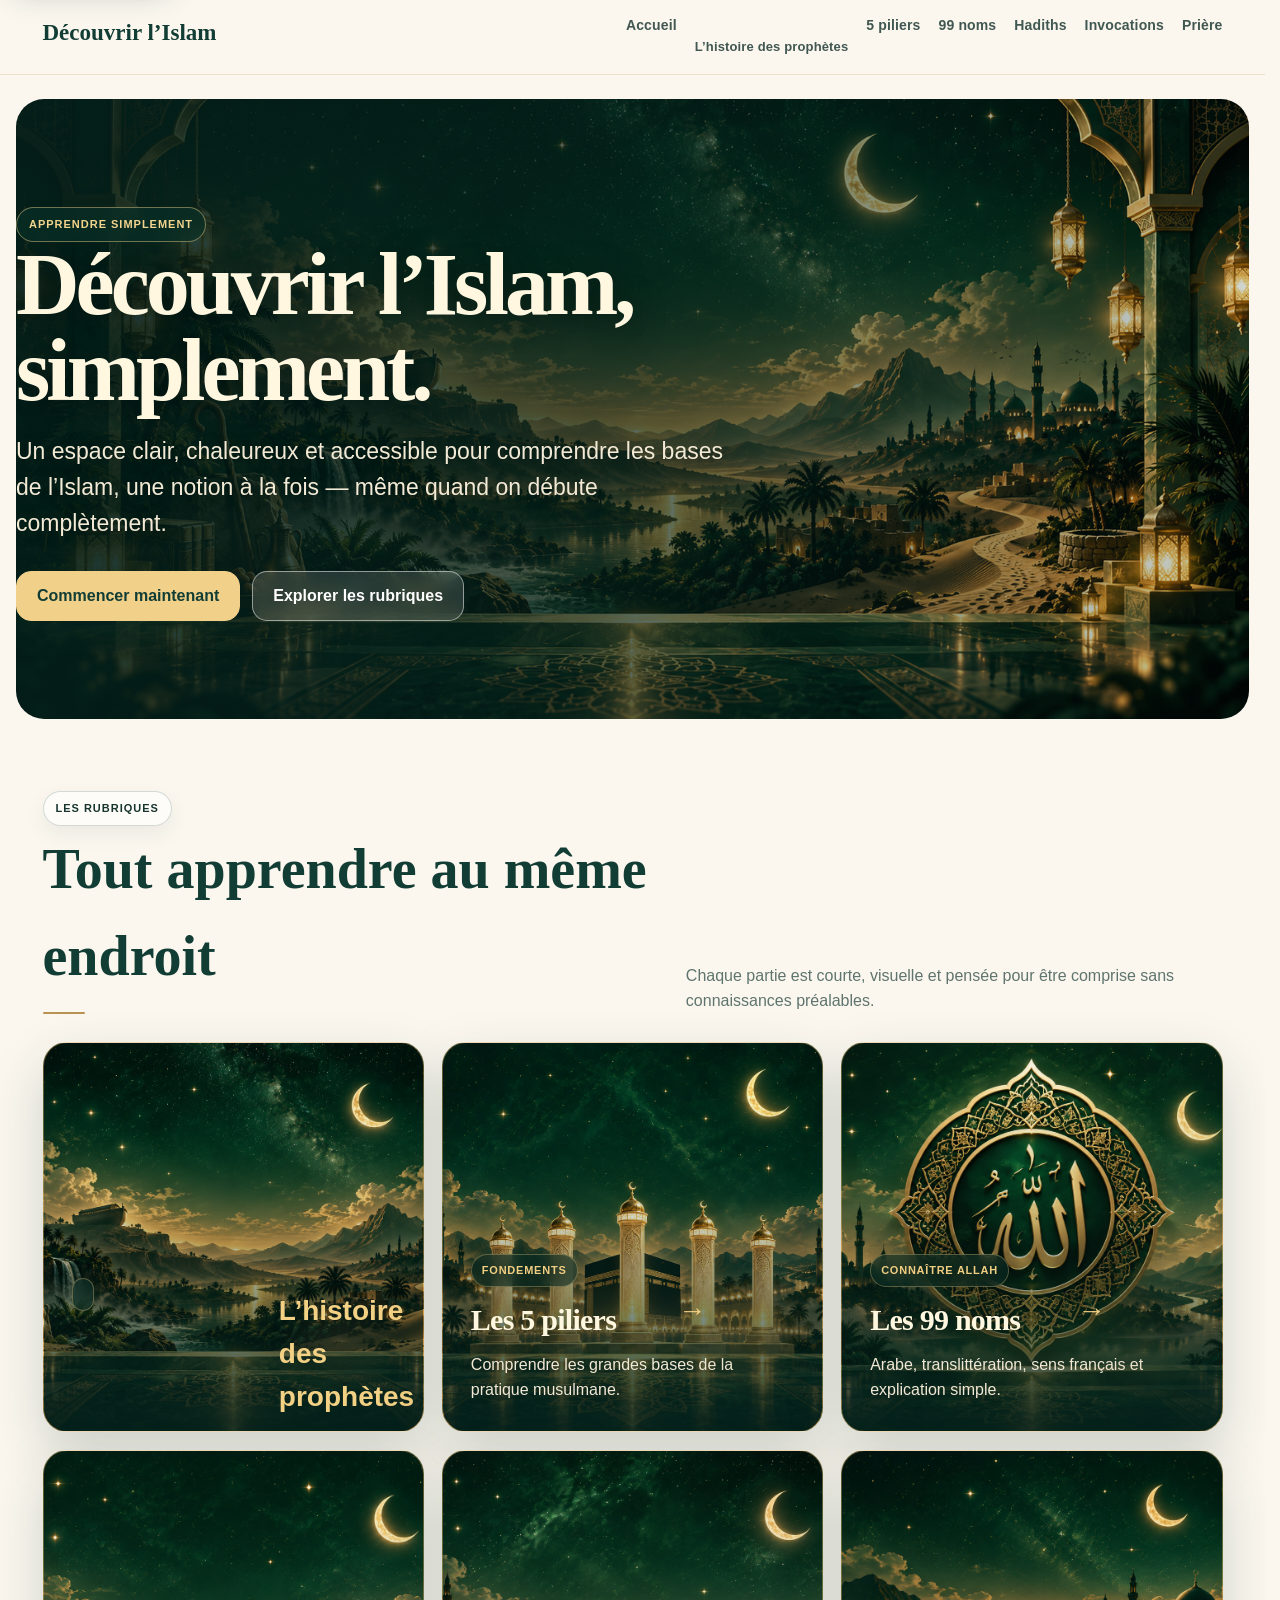
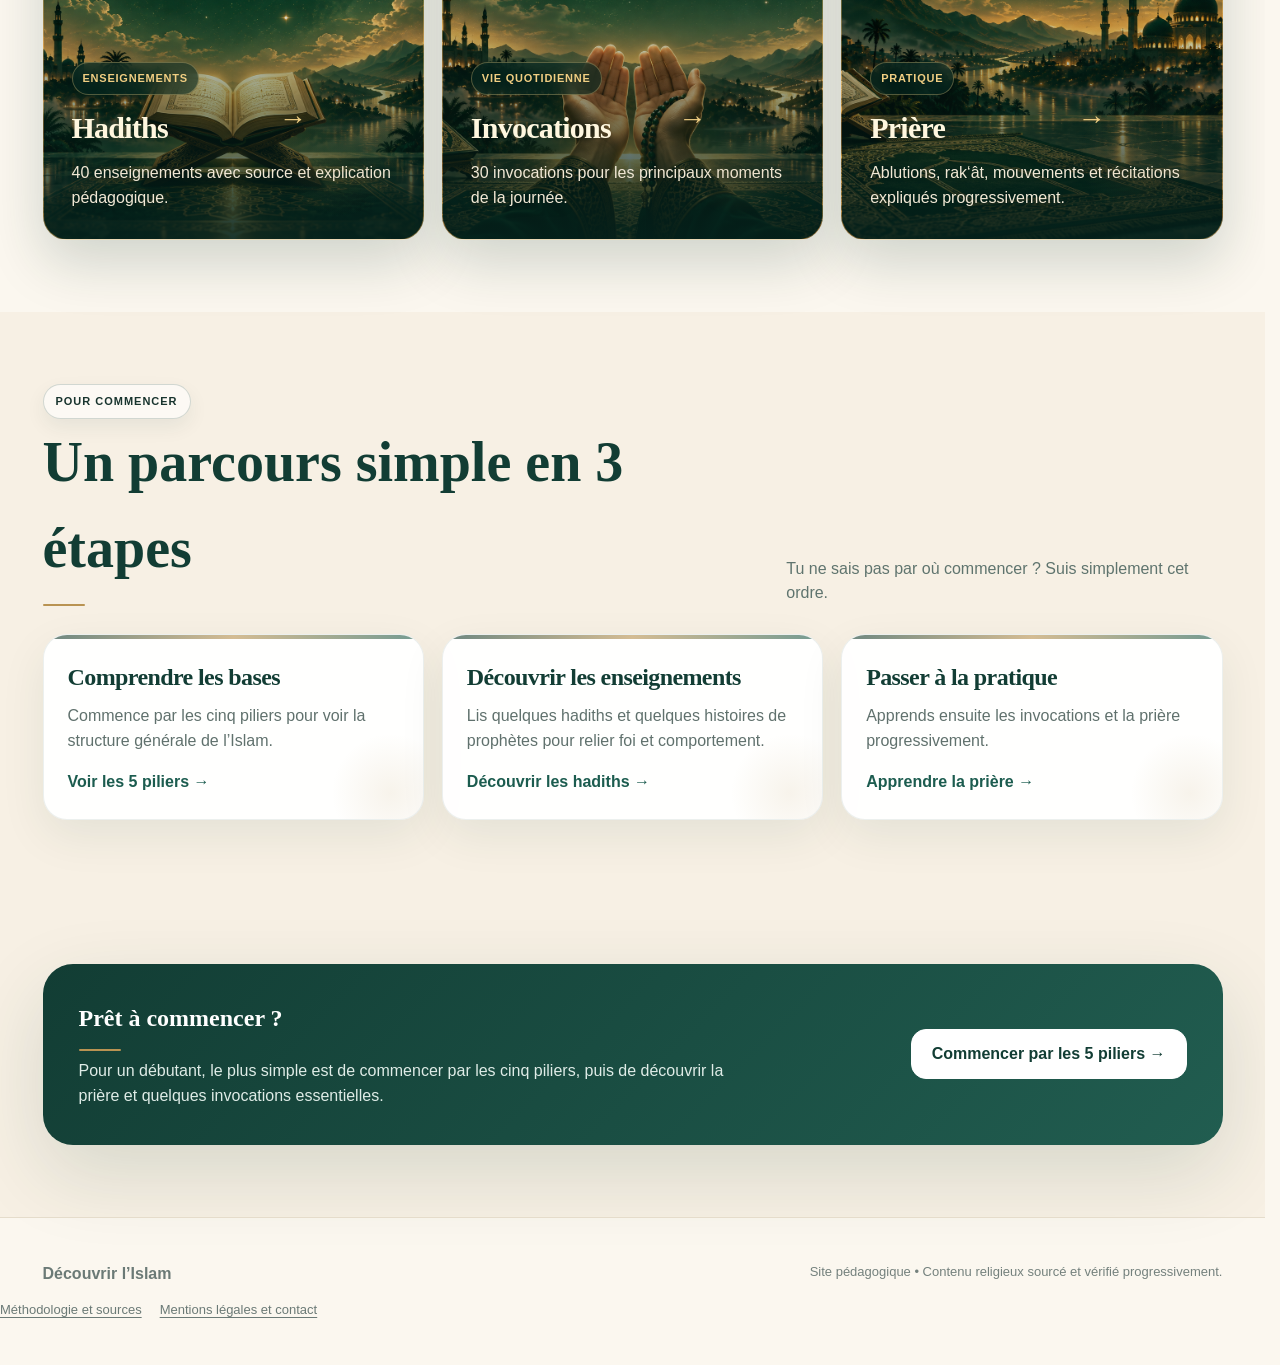
==== index.html @ 074b7921 "Optimiser le chargement critique de l’accueil" ====
<!doctype html>
<html lang="fr">
<head>
<meta charset="utf-8">
<meta name="viewport" content="width=device-width,initial-scale=1">
<meta name="theme-color" content="#123d34">
<title>Découvrir l’Islam — Apprendre simplement</title>
<!-- SEO:site -->
<meta name="description" content="Un site pédagogique, clair et chaleureux pour découvrir les bases de l’Islam : prophètes, cinq piliers, 99 noms, hadiths, invocations et prière.">
<link rel="canonical" href="https://luluao9295-sys.github.io/D-couvrir-l-Islam-/">
<link rel="icon" href="favicon.ico" sizes="any">
<link rel="icon" href="favicon.svg" type="image/svg+xml">
<link rel="manifest" href="site.webmanifest">
<meta property="og:type" content="website">
<meta property="og:locale" content="fr_FR">
<meta property="og:site_name" content="Découvrir l’Islam">
<meta property="og:title" content="Découvrir l’Islam — Apprendre simplement">
<meta property="og:description" content="Un site pédagogique, clair et chaleureux pour découvrir les bases de l’Islam : prophètes, cinq piliers, 99 noms, hadiths, invocations et prière.">
<meta property="og:url" content="https://luluao9295-sys.github.io/D-couvrir-l-Islam-/">
<meta property="og:image" content="https://luluao9295-sys.github.io/D-couvrir-l-Islam-/og-share.svg"><meta property="og:image:width" content="1200"><meta property="og:image:height" content="630">
<meta name="twitter:card" content="summary_large_image">
<meta name="twitter:title" content="Découvrir l’Islam — Apprendre simplement">
<meta name="twitter:description" content="Un site pédagogique, clair et chaleureux pour découvrir les bases de l’Islam : prophètes, cinq piliers, 99 noms, hadiths, invocations et prière.">
<meta name="twitter:image" content="https://luluao9295-sys.github.io/D-couvrir-l-Islam-/og-share.svg"><link rel="stylesheet" href="premium-generated.css?v=6"><link rel="stylesheet" href="visuals.css?v=14">
<style>
:root{--cream:#fbf7ef;--cream2:#f2eadb;--green:#123d34;--green2:#1c5c4f;--gold:#b99352;--ink:#18342e;--white:#fff;--line:#e5dccb;--shadow:0 18px 50px rgba(18,61,52,.10);--shadow-lg:0 28px 80px rgba(18,61,52,.14)}
*{box-sizing:border-box}html{scroll-behavior:smooth}body{margin:0;font-family:Inter,ui-sans-serif,-apple-system,BlinkMacSystemFont,"Segoe UI",sans-serif;background:var(--cream);color:var(--ink);line-height:1.55}a{color:inherit}.container{width:min(1180px,calc(100% - 32px));margin:auto}.site-header{position:sticky;top:0;z-index:50;background:rgba(251,247,239,.92);backdrop-filter:blur(18px);border-bottom:1px solid rgba(185,147,82,.22)}.nav-row{min-height:74px;display:flex;align-items:center;justify-content:space-between;gap:24px}.brand{font-family:Georgia,serif;font-weight:700;font-size:23px;text-decoration:none;color:var(--green)}.nav{display:flex;gap:18px;align-items:center;font-size:14px;font-weight:700}.nav a{text-decoration:none;opacity:.82}.nav a:hover{opacity:1;color:var(--green2)}.menu-btn{display:none;border:1px solid var(--line);background:white;border-radius:14px;padding:10px 12px;font-size:18px;color:var(--green)}
.hero{padding:78px 0 64px;background:radial-gradient(circle at 86% 14%,rgba(185,147,82,.28),transparent 24%),radial-gradient(circle at 68% 80%,rgba(28,92,79,.10),transparent 28%),linear-gradient(135deg,#f7ead8 0%,#dce9e2 100%)}.hero-grid{display:grid;grid-template-columns:minmax(0,1.25fr) minmax(300px,.75fr);gap:42px;align-items:center}.eyebrow{display:inline-flex;padding:8px 12px;border:1px solid rgba(18,61,52,.18);border-radius:999px;font-size:13px;font-weight:800;letter-spacing:.04em;text-transform:uppercase;background:rgba(255,255,255,.58)}h1,h2,h3{font-family:Georgia,serif;color:var(--green)}h1{font-size:clamp(50px,7.6vw,88px);line-height:.98;letter-spacing:-.045em;margin:18px 0 20px;max-width:900px}.hero p{font-size:clamp(18px,2vw,23px);max-width:720px;margin:0;color:#31574f}.hero-actions{display:flex;gap:12px;flex-wrap:wrap;margin-top:30px}.btn{display:inline-flex;align-items:center;justify-content:center;min-height:50px;padding:0 20px;border-radius:15px;font-weight:800;text-decoration:none;border:1px solid var(--green);transition:.2s ease}.btn:hover{transform:translateY(-2px)}.btn.primary{background:var(--green);color:white;box-shadow:0 12px 30px rgba(18,61,52,.18)}.btn.secondary{background:rgba(255,255,255,.66)}.hero-card{background:rgba(255,255,255,.78);border:1px solid rgba(18,61,52,.10);border-radius:30px;padding:28px;box-shadow:var(--shadow-lg);backdrop-filter:blur(10px)}.hero-card .mosque{font-size:74px;line-height:1;margin-bottom:18px}.hero-card h2{font-size:30px;margin:0 0 10px}.hero-card p{font-size:16px}.quick-list{display:grid;gap:10px;margin-top:20px}.quick-item{display:flex;gap:10px;align-items:center;background:#fff;border:1px solid var(--line);padding:11px 13px;border-radius:14px;font-size:14px;font-weight:800;color:var(--green)}
.stats{margin-top:-24px;position:relative;z-index:2}.stats-row{display:grid;grid-template-columns:repeat(4,1fr);gap:12px}.stat{background:#fff;border:1px solid rgba(18,61,52,.09);border-radius:18px;padding:18px;text-align:center;box-shadow:var(--shadow)}.stat strong{display:block;font:700 28px Georgia,serif;color:var(--green)}.stat span{font-size:13px;color:#6b7a76;font-weight:700}
.section{padding:72px 0}.section.alt{background:#f7f0e4}.section-head{display:flex;justify-content:space-between;align-items:end;gap:20px;margin-bottom:28px}.section-head h2{font-size:clamp(34px,5vw,56px);margin:0}.section-head p{max-width:620px;margin:0;color:#5f746e}.grid{display:grid;grid-template-columns:repeat(3,1fr);gap:18px}.card{background:#fff;border:1px solid rgba(18,61,52,.08);border-radius:24px;padding:24px;box-shadow:var(--shadow)}.card h3{margin:0 0 10px;font-size:24px}.card p{margin:0;color:#60716d}.topic-card{text-decoration:none;transition:.2s ease;position:relative;overflow:hidden}.topic-card:after{content:'→';position:absolute;right:22px;bottom:18px;font-size:22px;color:var(--gold);font-weight:900;transition:.2s ease}.topic-card:hover{transform:translateY(-4px);border-color:rgba(185,147,82,.5);box-shadow:0 24px 60px rgba(18,61,52,.13)}.topic-card:hover:after{transform:translateX(4px)}.topic-icon{width:52px;height:52px;border-radius:16px;display:grid;place-items:center;background:linear-gradient(135deg,#f3eadb,#e3eee8);margin-bottom:18px;font-size:25px}.topic-label{display:inline-flex;margin-bottom:10px;font-size:11px;font-weight:900;text-transform:uppercase;letter-spacing:.07em;color:var(--gold)}
.path{display:grid;grid-template-columns:repeat(3,1fr);gap:18px}.path-card{background:#fff;border:1px solid rgba(18,61,52,.09);border-radius:24px;padding:24px}.path-card .step{width:40px;height:40px;border-radius:50%;display:grid;place-items:center;background:var(--green);color:#fff;font-weight:900;margin-bottom:16px}.path-card h3{margin:0 0 8px;font-size:24px}.path-card p{margin:0 0 16px;color:#60716d}.path-card a{font-weight:900;color:var(--green2);text-decoration:none}
.names-tools{display:flex;gap:12px;flex-wrap:wrap;align-items:center;margin-bottom:22px}.search{flex:1;min-width:240px;border:1px solid var(--line);background:white;border-radius:16px;padding:14px 16px;font-size:16px;color:var(--ink);outline:none}.search:focus{border-color:var(--gold);box-shadow:0 0 0 4px rgba(185,147,82,.12)}.counter{font-weight:800;color:var(--green)}.names-grid{display:grid;grid-template-columns:repeat(3,1fr);gap:14px}.name-card{background:white;border:1px solid rgba(18,61,52,.09);border-radius:20px;padding:20px;min-height:190px;position:relative}.num{position:absolute;top:16px;right:16px;width:34px;height:34px;display:grid;place-items:center;border-radius:50%;background:#f2eadb;color:var(--green);font-weight:800;font-size:13px}.arabic{font-size:30px;line-height:1.4;text-align:right;padding-right:44px;color:var(--green);font-family:"Geeza Pro","Noto Naskh Arabic",serif}.translit{font-weight:900;margin-top:16px;color:var(--green)}.meaning{font-weight:700;margin-top:4px}.explain{font-size:14px;color:#6d7975;margin-top:10px}.note{margin-top:22px;border-left:4px solid var(--gold);background:#fff9ee;border-radius:12px;padding:16px 18px;color:#5f6b67}.final-cta{background:linear-gradient(135deg,var(--green),#215d50);color:#fff;border-radius:30px;padding:36px;display:flex;justify-content:space-between;gap:24px;align-items:center;box-shadow:var(--shadow-lg)}.final-cta h2{color:#fff;margin:0 0 8px}.final-cta p{margin:0;color:#dfece7;max-width:680px}.final-cta .btn{border-color:#fff;background:#fff;color:var(--green);white-space:nowrap}.mini{font-size:13px;color:#74817d}footer{padding:44px 0;border-top:1px solid var(--line);color:#6b7a76}.footer-row{display:flex;justify-content:space-between;gap:20px;flex-wrap:wrap}
@media(max-width:980px){.nav{display:none;position:absolute;top:74px;left:16px;right:16px;background:white;padding:18px;border-radius:18px;box-shadow:var(--shadow);flex-direction:column;align-items:flex-start}.nav.open{display:flex}.menu-btn{display:block}.hero-grid{grid-template-columns:1fr}.hero-card{max-width:650px}.grid,.names-grid,.path{grid-template-columns:repeat(2,1fr)}.stats-row{grid-template-columns:repeat(2,1fr)}}
@media(max-width:640px){.container{width:min(100% - 22px,1180px)}.hero{padding:58px 0 50px}.section{padding:54px 0}.section-head{display:block}.section-head p{margin-top:10px}.grid,.names-grid,.path,.stats-row{grid-template-columns:1fr}.name-card{min-height:auto}.hero-actions{display:grid}.btn{width:100%}.hero-card{padding:22px;border-radius:24px}.final-cta{display:block;padding:26px}.final-cta .btn{margin-top:20px}.stats{margin-top:-10px}}
</style>
<link rel="stylesheet" href="polish.css?v=14">
<link rel="stylesheet" href="uniform-ui.css?v=4">
<script type="application/ld+json">{"@context":"https://schema.org","@graph":[{"@type":"WebSite","@id":"https://luluao9295-sys.github.io/D-couvrir-l-Islam-/#website","name":"Découvrir l’Islam","url":"https://luluao9295-sys.github.io/D-couvrir-l-Islam-/","inLanguage":"fr"},{"@type":"WebPage","@id":"https://luluao9295-sys.github.io/D-couvrir-l-Islam-/#webpage","name":"Découvrir l’Islam — Apprendre simplement","description":"Un site pédagogique, clair et chaleureux pour découvrir les bases de l’Islam : prophètes, cinq piliers, 99 noms, hadiths, invocations et prière.","url":"https://luluao9295-sys.github.io/D-couvrir-l-Islam-/","inLanguage":"fr","isPartOf":{"@id":"https://luluao9295-sys.github.io/D-couvrir-l-Islam-/#website"}}]}</script>
<meta name="referrer" content="strict-origin-when-cross-origin"><link rel="preload" as="image" href="visual-mosque.svg" fetchpriority="high"></head>
<body data-page="home"><a class="skip-link" href="#contenu">Aller au contenu</a>
<header class="site-header"><div class="container nav-row"><a class="brand active" href="index.html" aria-current="page">Découvrir l’Islam</a><button class="menu-btn" id="menuBtn" aria-label="Ouvrir le menu" aria-expanded="false"><span class="burger-lines" aria-hidden="true"></span></button><nav class="nav" id="mainNav"><a href="index.html">Accueil</a><a href="prophetes.html">Prophètes</a><a href="piliers.html">5 piliers</a><a href="noms.html">99 noms</a><a href="hadiths.html">Hadiths</a><a href="invocations.html">Invocations</a><a href="priere.html">Prière</a></nav></div>
</header>
<section class="hero" id="accueil"><div class="container hero-grid"><div><span class="eyebrow"> Apprendre simplement</span><h1>Découvrir l’Islam, simplement.</h1><p>Un espace clair, chaleureux et accessible pour comprendre les bases de l’Islam, une notion à la fois — même quand on débute complètement.</p><div class="hero-actions"><a class="btn primary" href="#parcours"> Commencer maintenant</a><a class="btn secondary" href="#rubriques"> Explorer les rubriques</a></div></div><aside class="hero-card"><div class="mosque"></div><h2>Une étape à la fois</h2><p>Lis une fiche courte, retiens l’essentiel, puis avance à ton rythme.</p><div class="quick-list"><div class="quick-item"> Explications simples</div><div class="quick-item"> Sources indiquées</div><div class="quick-item"> Pensé pour téléphone et ordinateur</div></div></aside></div></section>
<div class="stats"><div class="container stats-row"><div class="stat"><strong>7</strong><span>grandes rubriques</span></div><div class="stat"><strong>99</strong><span>noms présentés</span></div><div class="stat"><strong>40</strong><span>hadiths pédagogiques</span></div><div class="stat"><strong>30</strong><span>invocations essentielles</span></div></div></div>
<main id="contenu">
<section class="section" id="rubriques"><div class="container"><div class="section-head"><div><span class="eyebrow"> Les rubriques</span><h2>Tout apprendre au même endroit</h2></div><p>Chaque partie est courte, visuelle et pensée pour être comprise sans connaissances préalables.</p></div><div class="grid">
<a class="card topic-card" href="prophetes.html"><div class="topic-icon"></div><span class="topic-label">Histoire & leçons</span><h3>Histoires des prophètes</h3><p>25 fiches, les moments essentiels et les références coraniques.</p></a>
<a class="card topic-card" href="piliers.html"><div class="topic-icon"></div><span class="topic-label">Fondements</span><h3>Les 5 piliers</h3><p>Comprendre les grandes bases de la pratique musulmane.</p></a>
<a class="card topic-card" href="noms.html"><div class="topic-icon"></div><span class="topic-label">Connaître Allah</span><h3>Les 99 noms</h3><p>Arabe, translittération, sens français et explication simple.</p></a>
<a class="card topic-card" href="hadiths.html"><div class="topic-icon"></div><span class="topic-label">Enseignements</span><h3>Hadiths</h3><p>40 enseignements avec source et explication pédagogique.</p></a>
<a class="card topic-card" href="invocations.html"><div class="topic-icon"></div><span class="topic-label">Vie quotidienne</span><h3>Invocations</h3><p>30 invocations pour les principaux moments de la journée.</p></a>
<a class="card topic-card" href="priere.html"><div class="topic-icon"></div><span class="topic-label">Pratique</span><h3>Prière</h3><p>Ablutions, rak‘ât, mouvements et récitations expliqués progressivement.</p></a>
</div></div></section>
<section class="section alt" id="parcours"><div class="container"><div class="section-head"><div><span class="eyebrow"> Pour commencer</span><h2>Un parcours simple en 3 étapes</h2></div><p>Tu ne sais pas par où commencer ? Suis simplement cet ordre.</p></div><div class="path"><div class="path-card"><div class="step">1</div><h3>Comprendre les bases</h3><p>Commence par les cinq piliers pour voir la structure générale de l’Islam.</p><a href="piliers.html">Voir les 5 piliers →</a></div><div class="path-card"><div class="step">2</div><h3>Découvrir les enseignements</h3><p>Lis quelques hadiths et quelques histoires de prophètes pour relier foi et comportement.</p><a href="hadiths.html">Découvrir les hadiths →</a></div><div class="path-card"><div class="step">3</div><h3>Passer à la pratique</h3><p>Apprends ensuite les invocations et la prière progressivement.</p><a href="priere.html">Apprendre la prière →</a></div></div></div></section>

<section class="section alt"><div class="container"><div class="final-cta"><div><h2>Prêt à commencer ?</h2><p>Pour un débutant, le plus simple est de commencer par les cinq piliers, puis de découvrir la prière et quelques invocations essentielles.</p></div><a class="btn" href="piliers.html">Commencer par les 5 piliers →</a></div></div></section>
</main>
<footer><div class="container footer-row"><strong>Découvrir l’Islam</strong><span class="mini">Site pédagogique • Contenu religieux sourcé et vérifié progressivement.</span></div><nav class="site-utility-links" aria-label="Informations du site"><a href="methodologie.html">Méthodologie et sources</a><a href="mentions-legales.html">Mentions légales et contact</a></nav></footer>
<script>
const btn=document.getElementById('menuBtn'),nav=document.getElementById('mainNav');
if(btn&&nav){
 const close=()=>{nav.classList.remove('open');btn.setAttribute('aria-expanded','false');};
 btn.addEventListener('click',e=>{e.stopPropagation();const open=!nav.classList.contains('open');nav.classList.toggle('open',open);btn.setAttribute('aria-expanded',String(open));});
 nav.querySelectorAll('a').forEach(a=>a.addEventListener('click',close));
 document.addEventListener('click',e=>{if(!nav.contains(e.target)&&!btn.contains(e.target))close()});
 document.addEventListener('keydown',e=>{if(e.key==='Escape')close()});
}
</script>
</body>
</html>
---- premium-generated.css ----
/* Premium generated category emblems — emerald & gold */
body[data-page="piliers"]{--page-art:url('assets/premium-piliers.webp')!important}
body[data-page="hadiths"]{--page-art:url('assets/premium-hadiths.webp')!important}
body[data-page="invocations"]{--page-art:url('assets/premium-invocations.webp')!important}
body[data-page="priere"]{--page-art:url('assets/premium-priere.webp')!important}

.topic-card[href*="piliers"] .topic-icon{background-image:url('assets/premium-piliers.webp')!important}
.topic-card[href*="noms"] .topic-icon{background-image:url('assets/premium-noms.webp')!important}
.topic-card[href*="hadiths"] .topic-icon{background-image:url('assets/premium-hadiths.webp')!important}
.topic-card[href*="invocations"] .topic-icon{background-image:url('assets/premium-invocations.webp')!important}
.topic-card[href*="priere"] .topic-icon{background-image:url('assets/premium-priere.webp')!important}

body[data-page="piliers"] .hero::after,
body[data-page="hadiths"] .hero::after,
body[data-page="invocations"] .hero::after,
body[data-page="priere"] .hero::after{
  aspect-ratio:1/1!important;
  width:min(34vw,390px)!important;
  background-size:contain!important;
  filter:drop-shadow(0 26px 34px rgba(18,61,52,.22))!important;
}

@media(max-width:900px){
  body[data-page="piliers"] .hero::after,
  body[data-page="hadiths"] .hero::after,
  body[data-page="invocations"] .hero::after,
  body[data-page="priere"] .hero::after{
    width:min(78vw,340px)!important;
    margin:24px auto 0!important;
  }
}

/* Prophètes — nouveau visuel premium symbolique */
body[data-page="prophetes"]{--page-art:url('assets/prophetes-symboles-premium.webp')!important}
body[data-page="prophetes"] .hero::after{
  aspect-ratio:240/339!important;
  width:min(26vw,300px)!important;
  background-size:contain!important;
  filter:drop-shadow(0 24px 36px rgba(18,61,52,.24))!important;
}
.topic-card[href*="prophetes"] .topic-icon{
  background-image:url('assets/prophetes-symboles-premium.webp')!important;
  background-size:cover!important;
  background-position:center top!important;
}

/* Ablutions — visuel premium dans la rubrique correspondante */
body[data-page="priere"] #ablutions .container::before{
  content:"";
  display:block;
  width:100%;
  aspect-ratio:420/280;
  margin:0 0 28px;
  border-radius:26px;
  background-image:url('assets/ablutions-premium.webp');
  background-size:cover;
  background-position:center;
  background-repeat:no-repeat;
  border:1px solid rgba(185,147,82,.35);
  box-shadow:0 24px 60px rgba(18,61,52,.16);
}
@media(max-width:900px){
  body[data-page="prophetes"] .hero::after{width:min(72vw,280px)!important;margin:24px auto 0!important}
  body[data-page="priere"] #ablutions .container::before{border-radius:20px;margin-bottom:20px}
}

/* Final premium banner system — same emerald/gold art direction */
body[data-page="piliers"] .hero,
body[data-page="hadiths"] .hero,
body[data-page="invocations"] .hero,
body[data-page="priere"] .hero,
body[data-page="prophetes"] .hero{
  background-size:cover!important;
  background-repeat:no-repeat!important;
  background-position:center!important;
  min-height:clamp(360px,48vw,560px);
  display:flex;
  align-items:center;
}
body[data-page="piliers"] .hero{background-image:linear-gradient(90deg,rgba(6,35,29,.92) 0%,rgba(6,35,29,.76) 44%,rgba(6,35,29,.22) 100%),url('assets/banner-piliers.webp')!important}
body[data-page="hadiths"] .hero{background-image:linear-gradient(90deg,rgba(6,35,29,.92) 0%,rgba(6,35,29,.76) 44%,rgba(6,35,29,.22) 100%),url('assets/banner-hadiths.webp')!important}
body[data-page="invocations"] .hero{background-image:linear-gradient(90deg,rgba(6,35,29,.92) 0%,rgba(6,35,29,.76) 44%,rgba(6,35,29,.22) 100%),url('assets/banner-invocations.webp')!important}
body[data-page="priere"] .hero{background-image:linear-gradient(90deg,rgba(6,35,29,.92) 0%,rgba(6,35,29,.76) 44%,rgba(6,35,29,.22) 100%),url('assets/banner-priere.webp')!important}
body[data-page="prophetes"] .hero{background-image:linear-gradient(90deg,rgba(6,35,29,.92) 0%,rgba(6,35,29,.76) 44%,rgba(6,35,29,.22) 100%),url('assets/banner-prophetes.webp')!important}
body[data-page="piliers"] .hero::after,
body[data-page="hadiths"] .hero::after,
body[data-page="invocations"] .hero::after,
body[data-page="priere"] .hero::after,
body[data-page="prophetes"] .hero::after{display:none!important}
body[data-page="piliers"] .hero h1,
body[data-page="hadiths"] .hero h1,
body[data-page="invocations"] .hero h1,
body[data-page="priere"] .hero h1,
body[data-page="prophetes"] .hero h1{color:#fff7df!important;text-shadow:0 3px 28px rgba(0,0,0,.35)}
body[data-page="piliers"] .hero p,
body[data-page="hadiths"] .hero p,
body[data-page="invocations"] .hero p,
body[data-page="priere"] .hero p,
body[data-page="prophetes"] .hero p{color:#f5ead0!important;text-shadow:0 2px 18px rgba(0,0,0,.35)}
body[data-page="piliers"] .hero .tag,
body[data-page="hadiths"] .hero .tag,
body[data-page="invocations"] .hero .tag,
body[data-page="priere"] .hero .tag,
body[data-page="prophetes"] .hero .tag,
body[data-page="piliers"] .hero .eyebrow,
body[data-page="hadiths"] .hero .eyebrow,
body[data-page="invocations"] .hero .eyebrow,
body[data-page="priere"] .hero .eyebrow,
body[data-page="prophetes"] .hero .eyebrow{background:rgba(8,45,37,.64)!important;color:#f7d98d!important;border-color:rgba(247,217,141,.42)!important;backdrop-filter:blur(8px)}

/* 99 noms lives on the homepage: add its own full-width visual banner */
body[data-page="home"] #noms{position:relative;overflow:hidden}
body[data-page="home"] #noms::before{
  content:"";
  display:block;
  width:min(1180px,calc(100% - 32px));
  margin:0 auto 34px;
  aspect-ratio:16/6;
  border-radius:28px;
  background-image:url('assets/banner-99noms.webp');
  background-size:cover;
  background-position:center;
  background-repeat:no-repeat;
  border:1px solid rgba(185,147,82,.34);
  box-shadow:0 26px 70px rgba(18,61,52,.18);
}
@media(max-width:900px){
  body[data-page="piliers"] .hero,
  body[data-page="hadiths"] .hero,
  body[data-page="invocations"] .hero,
  body[data-page="priere"] .hero,
  body[data-page="prophetes"] .hero{
    min-height:430px;
    background-position:center!important;
  }
  body[data-page="piliers"] .hero,
  body[data-page="hadiths"] .hero,
  body[data-page="invocations"] .hero,
  body[data-page="priere"] .hero,
  body[data-page="prophetes"] .hero{
    background-blend-mode:normal!important;
  }
  body[data-page="home"] #noms::before{width:min(100% - 22px,1180px);aspect-ratio:16/9;border-radius:20px;margin-bottom:24px}
}
@media(max-width:640px){
  body[data-page="piliers"] .hero,
  body[data-page="hadiths"] .hero,
  body[data-page="invocations"] .hero,
  body[data-page="priere"] .hero,
  body[data-page="prophetes"] .hero{
    min-height:390px;
    background-position:62% center!important;
  }
  body[data-page="piliers"] .hero .container,
  body[data-page="hadiths"] .hero .container,
  body[data-page="invocations"] .hero .container,
  body[data-page="priere"] .hero .container,
  body[data-page="prophetes"] .hero .container{padding-top:18px;padding-bottom:18px}
}

/* Homepage rubric cards — show the same premium banners directly on the first page */
body[data-page="home"] #rubriques .topic-card{
  min-height:330px!important;
  display:flex!important;
  flex-direction:column!important;
  justify-content:flex-end!important;
  padding:24px!important;
  background-size:cover!important;
  background-position:center!important;
  background-repeat:no-repeat!important;
  border-color:rgba(185,147,82,.38)!important;
  box-shadow:0 22px 54px rgba(18,61,52,.16)!important;
}
body[data-page="home"] #rubriques .topic-card::before{
  content:""!important;
  position:absolute!important;
  inset:0!important;
  height:auto!important;
  background:linear-gradient(180deg,rgba(5,31,26,.06) 20%,rgba(5,31,26,.72) 70%,rgba(5,31,26,.94) 100%)!important;
  z-index:0!important;
}
body[data-page="home"] #rubriques .topic-card>*{position:relative;z-index:1}
body[data-page="home"] #rubriques .topic-card .topic-icon{display:none!important}
body[data-page="home"] #rubriques .topic-card .topic-label{color:#f1cf7a!important;text-shadow:0 2px 12px rgba(0,0,0,.42)}
body[data-page="home"] #rubriques .topic-card h3{color:#fff8e8!important;text-shadow:0 3px 18px rgba(0,0,0,.5);font-size:clamp(27px,3vw,38px)!important}
body[data-page="home"] #rubriques .topic-card p{color:#f6ecda!important;text-shadow:0 2px 14px rgba(0,0,0,.46);font-size:16px!important}
body[data-page="home"] #rubriques .topic-card::after{color:#f0cf7a!important;z-index:2!important}
body[data-page="home"] #rubriques .topic-card[href*="prophetes"]{background-image:url('assets/banner-prophetes.webp')!important}
body[data-page="home"] #rubriques .topic-card[href*="piliers"]{background-image:url('assets/banner-piliers.webp')!important}
body[data-page="home"] #rubriques .topic-card[href*="noms"]{background-image:url('assets/banner-99noms.webp')!important}
body[data-page="home"] #rubriques .topic-card[href*="hadiths"]{background-image:url('assets/banner-hadiths.webp')!important}
body[data-page="home"] #rubriques .topic-card[href*="invocations"]{background-image:url('assets/banner-invocations.webp')!important}
body[data-page="home"] #rubriques .topic-card[href*="priere"]{background-image:url('assets/banner-priere.webp')!important}
@media(max-width:640px){
  body[data-page="home"] #rubriques .topic-card{min-height:285px!important;border-radius:24px!important;padding:20px!important}
  body[data-page="home"] #rubriques .topic-card h3{font-size:30px!important}
}
---- visuals.css ----
/* Global premium visuals */
body[data-page]{--page-art:none}.hero{position:relative;overflow:hidden;isolation:isolate}.hero>.container{position:relative;z-index:2}.hero::before{content:"";position:absolute;inset:0;background:radial-gradient(circle at 84% 18%,rgba(255,229,168,.36),transparent 22%),linear-gradient(120deg,transparent 55%,rgba(18,61,52,.05));z-index:-2;pointer-events:none}.hero::after{content:"";position:absolute;right:max(18px,calc((100vw - 1180px)/2));top:50%;transform:translateY(-50%);width:min(42vw,540px);aspect-ratio:12/7;background-image:var(--page-art);background-size:contain;background-repeat:no-repeat;background-position:center;opacity:.96;filter:drop-shadow(0 28px 35px rgba(18,61,52,.12));z-index:1;pointer-events:none}.hero h1,.hero p,.hero .tag,.hero .eyebrow,.hero .progress,.hero .notice{max-width:57%}body[data-page="prophetes"]{--page-art:url('assets/visual-prophetes.svg')}body[data-page="piliers"]{--page-art:url('assets/visual-piliers.svg')}body[data-page="hadiths"]{--page-art:url('assets/visual-hadiths.svg')}body[data-page="invocations"]{--page-art:url('assets/visual-invocations.svg')}body[data-page="priere"]{--page-art:url('assets/visual-piliers.svg')}body[data-page="home"]{--page-art:url('visual-mosque.svg')}
.hero-card,.card,.pillar,.step,.path-card,.name-card,.wudu-card{position:relative;overflow:hidden}.hero-card::after,.card::after,.pillar::after,.path-card::after,.name-card::after,.wudu-card::after{content:"";position:absolute;right:-28px;bottom:-34px;width:120px;height:120px;border-radius:50%;background:radial-gradient(circle,rgba(185,147,82,.11),rgba(185,147,82,0) 70%);pointer-events:none}.card::before,.pillar::before,.step::before,.path-card::before,.name-card::before,.wudu-card::before{content:"";position:absolute;left:0;top:0;right:0;height:4px;background:linear-gradient(90deg,#123d34,#b99352,#1c5c4f);opacity:.62;pointer-events:none}
.topic-card[href*="prophetes"]{background-image:linear-gradient(rgba(255,255,255,.94),rgba(255,255,255,.94)),url('assets/visual-prophetes.svg');background-size:cover;background-position:center}.topic-card[href*="piliers"]{background-image:linear-gradient(rgba(255,255,255,.94),rgba(255,255,255,.94)),url('assets/visual-piliers.svg');background-size:cover;background-position:center}.topic-card[href*="hadiths"]{background-image:linear-gradient(rgba(255,255,255,.94),rgba(255,255,255,.94)),url('assets/visual-hadiths.svg');background-size:cover;background-position:center}.topic-card[href*="invocations"]{background-image:linear-gradient(rgba(255,255,255,.93),rgba(255,255,255,.93)),url('assets/visual-invocations.svg');background-size:cover;background-position:center}.topic-card[href*="priere"]{background-image:linear-gradient(rgba(255,255,255,.93),rgba(255,255,255,.93)),url('visual-mosque.svg');background-size:cover;background-position:center}
.section.alt,.section:nth-of-type(even){background-image:radial-gradient(circle at 12% 20%,rgba(185,147,82,.07) 0 2px,transparent 2px),radial-gradient(circle at 82% 70%,rgba(18,61,52,.05) 0 2px,transparent 2px);background-size:38px 38px,46px 46px}.section h2{position:relative}.section h2::after{content:"";display:block;width:52px;height:4px;border-radius:4px;background:linear-gradient(90deg,#b99352,#1c5c4f);margin-top:12px}.name-card{background:linear-gradient(145deg,#fff 0%,#fffaf1 100%)}.name-card .arabic{text-shadow:0 1px 0 #fff}.wudu-card{background:linear-gradient(145deg,#fff 0%,#f9f4e9 100%)}.wudu-visual{box-shadow:inset 0 0 0 1px rgba(185,147,82,.18),0 8px 22px rgba(18,61,52,.07)}.card,.pillar,.step,.path-card,.name-card,.wudu-card{transition:transform .22s ease,box-shadow .22s ease,border-color .22s ease}.card:hover,.pillar:hover,.path-card:hover,.name-card:hover,.wudu-card:hover{transform:translateY(-3px);box-shadow:0 24px 60px rgba(18,61,52,.13)!important;border-color:rgba(185,147,82,.35)!important}.arabic{letter-spacing:.01em}.tag,.eyebrow{box-shadow:0 8px 20px rgba(18,61,52,.07)}
@media(max-width:900px){.hero::after{position:relative;display:block;right:auto;top:auto;transform:none;width:min(100%,580px);margin:28px auto -6px;aspect-ratio:12/7}.hero h1,.hero p,.hero .tag,.hero .eyebrow,.hero .progress,.hero .notice{max-width:100%}.section h2::after{width:44px}}
@media(max-width:640px){.hero::after{margin-top:22px}.card:hover,.pillar:hover,.path-card:hover,.name-card:hover,.wudu-card:hover{transform:none}.topic-card{min-height:190px}}
@media(prefers-reduced-motion:reduce){.card,.pillar,.step,.path-card,.name-card,.wudu-card{transition:none!important}}

/* Premium editorial system — no emoji dependency */
.topic-icon,.symbol,.wudu-visual{font-size:0!important;position:relative;background:linear-gradient(145deg,#fbf8f1,#eef3ef)!important;border:1px solid rgba(18,61,52,.13)!important;box-shadow:0 10px 28px rgba(18,61,52,.08)!important}
.topic-icon::before,.symbol::before,.wudu-visual::before{content:"";width:24px;height:24px;border:1.6px solid #123d34;border-radius:6px;opacity:.9;display:block;box-sizing:border-box}
.topic-icon::after,.symbol::after,.wudu-visual::after{content:"";position:absolute;width:9px;height:9px;border:1.5px solid #b99352;border-radius:50%;right:9px;bottom:9px;background:#fbf7ef}
.topic-card[href*="prophetes"] .topic-icon::before,.topic-card[href*="hadiths"] .topic-icon::before{border-radius:3px;box-shadow:inset -6px 0 0 rgba(18,61,52,.07)}
.topic-card[href*="piliers"] .topic-icon::before{border-radius:2px;transform:rotate(45deg)}
.topic-card[href*="invocations"] .topic-icon::before{border-radius:50% 50% 44% 44%;height:27px;width:18px}
.topic-card[href*="priere"] .topic-icon::before{width:27px;height:18px;border-radius:14px 14px 4px 4px;border-bottom-width:2px}
.hero-card .mosque{font-size:0!important;width:86px;height:86px;border-radius:24px;background:linear-gradient(145deg,#f7f1e5,#e7efe9);border:1px solid rgba(18,61,52,.12);position:relative;margin-bottom:20px;box-shadow:0 12px 28px rgba(18,61,52,.08)}
.hero-card .mosque::before{content:"";position:absolute;left:50%;bottom:17px;transform:translateX(-50%);width:38px;height:35px;border:2px solid #123d34;border-radius:20px 20px 4px 4px}
.hero-card .mosque::after{content:"";position:absolute;left:50%;top:15px;transform:translateX(-50%);width:10px;height:10px;border:2px solid #b99352;border-radius:50%}
.eyebrow,.tag{letter-spacing:.09em!important;text-transform:uppercase;font-size:11px!important}
.card,.pillar,.step,.path-card,.name-card,.wudu-card{border-color:rgba(18,61,52,.08)!important;box-shadow:0 16px 46px rgba(18,61,52,.08)!important;background-color:rgba(255,255,255,.94)!important}
.card h3,.pillar h3,.path-card h3,.wudu-card h3{letter-spacing:-.025em}
.section h2::after{height:2px!important;width:42px!important;background:#b99352!important}
.quick-item{position:relative;padding-left:36px!important}
.quick-item::before{content:"";position:absolute;left:14px;width:8px;height:8px;border-radius:50%;border:1.5px solid #b99352;background:transparent}
.count{letter-spacing:.05em;font-size:12px!important;padding:7px 12px!important;box-shadow:none!important}
.wudu-card .wudu-visual::before{border-radius:50% 50% 55% 55%/45% 45% 65% 65%;width:18px;height:25px}
.nav a,.links a,.navlinks a{letter-spacing:.01em}

/* Premium burger icon — drawn in CSS, no emoji/text dependency */
.menu-btn,.mobile-menu-btn{position:relative!important;min-width:44px;min-height:44px;display:none;align-items:center;justify-content:center;border:1px solid rgba(18,61,52,.14)!important;background:#fff!important;border-radius:14px!important;box-shadow:0 8px 22px rgba(18,61,52,.08);font-size:0!important;color:transparent!important;cursor:pointer}
.menu-btn::before,.mobile-menu-btn::before{content:"";position:absolute;width:20px;height:2px;background:#123d34;border-radius:999px;box-shadow:0 -6px 0 #123d34,0 6px 0 #123d34;transition:transform .18s ease,box-shadow .18s ease,background .18s ease}
.menu-btn[aria-expanded="true"]::before,.mobile-menu-btn[aria-expanded="true"]::before{transform:rotate(45deg);box-shadow:none;background:#123d34}
.menu-btn[aria-expanded="true"]::after,.mobile-menu-btn[aria-expanded="true"]::after{content:"";position:absolute;width:20px;height:2px;background:#123d34;border-radius:999px;transform:rotate(-45deg)}
@media(max-width:980px){.menu-btn{display:inline-flex!important}}
@media(max-width:900px){.mobile-menu-btn{display:inline-flex!important}}

@media(max-width:640px){.hero-card .mosque{width:72px;height:72px}.topic-icon,.symbol,.wudu-visual{width:48px!important;height:48px!important}.topic-icon::before,.symbol::before,.wudu-visual::before{width:21px;height:21px}}
/* Safari-safe burger fallback */
.menu-btn .burger-lines,.mobile-menu-btn .burger-lines{display:block!important;position:relative;width:20px;height:2px;background:#123d34;border-radius:999px;box-shadow:0 -6px 0 #123d34,0 6px 0 #123d34}
@media(max-width:980px){button.menu-btn{display:inline-flex!important;visibility:visible!important;opacity:1!important;width:46px!important;height:46px!important;padding:0!important;align-items:center!important;justify-content:center!important;z-index:1000!important}}
@media(max-width:900px){button.mobile-menu-btn{display:inline-flex!important;visibility:visible!important;opacity:1!important;width:46px!important;height:46px!important;padding:0!important;align-items:center!important;justify-content:center!important;z-index:1000!important}}

/* Premium emblem system */
.topic-icon{width:72px!important;height:72px!important;border-radius:22px!important;background-color:#0f3a31!important;background-size:cover!important;background-position:center!important;background-repeat:no-repeat!important;border:1px solid rgba(185,147,82,.42)!important;box-shadow:0 14px 34px rgba(18,61,52,.18),inset 0 0 0 1px rgba(255,255,255,.18)!important;overflow:hidden!important}
.topic-icon::before,.topic-icon::after{display:none!important}
.topic-card[href*="prophetes"] .topic-icon{background-image:url('assets/premium-prophetes.svg')!important}
.topic-card[href*="piliers"] .topic-icon{background-image:url('assets/premium-piliers.svg')!important}
.topic-card[href*="noms"] .topic-icon{background-image:url('assets/premium-noms.svg')!important}
.topic-card[href*="hadiths"] .topic-icon{background-image:url('assets/premium-hadiths.svg')!important}
.topic-card[href*="invocations"] .topic-icon{background-image:url('assets/premium-invocations.svg')!important}
.topic-card[href*="priere"] .topic-icon{background-image:url('assets/premium-priere.svg')!important}
.topic-card{padding-top:26px!important}
.topic-card .topic-icon{transition:transform .25s ease,box-shadow .25s ease}
.topic-card:hover .topic-icon{transform:scale(1.06) translateY(-2px);box-shadow:0 18px 42px rgba(18,61,52,.25),0 0 0 1px rgba(185,147,82,.45)!important}
@media(max-width:640px){.topic-icon{width:64px!important;height:64px!important;border-radius:20px!important}}

/* Wudu premium icons from the approved ablution artwork */
body[data-page="priere"] .wudu-visual{background-image:url('assets/ablutions-premium.webp')!important;background-size:900% auto!important;background-repeat:no-repeat!important;background-color:#0d3a31!important;border-color:rgba(185,147,82,.42)!important;box-shadow:0 12px 26px rgba(18,61,52,.18)!important}
body[data-page="priere"] .wudu-visual::before,body[data-page="priere"] .wudu-visual::after{display:none!important}
@media(max-width:640px){body[data-page="priere"] .wudu-visual{width:100%!important;height:88px!important}}

/* FINAL APPROVED ARTWORK — homepage rubric emblems */
.topic-icon{background-size:160% auto!important;background-position:center 16%!important}/* FINAL APPROVED ARTWORK — individual wudu steps */
body[data-page="priere"] .wudu-visual{background-size:cover!important;background-position:center!important;background-repeat:no-repeat!important;background-color:#0d3a31!important}@media(max-width:640px){body[data-page="priere"] .wudu-visual{width:100%!important;height:96px!important}}
---- polish.css ----
/* Final visual polish — homepage + mobile consistency */
:root{--polish-green:#0b3c32;--polish-gold:#d0a85e;--polish-cream:#fbf7ef}

/* Compact sticky header — IMPORTANT: never target the dropdown nav itself */
@media(max-width:640px){
  .site-header .nav-row,
  header > .container.nav{
    min-height:62px!important;
    height:62px!important;
    padding-top:0!important;
    padding-bottom:0!important;
    align-items:center!important;
    flex-direction:row!important;
  }
  .brand{font-size:20px!important;line-height:1.1!important}
  .menu-btn,.mobile-menu-btn{width:42px!important;height:42px!important;min-width:42px!important;min-height:42px!important;border-radius:13px!important}
}

/* Homepage hero — clean premium banner with breathing room */
body[data-page="home"] #accueil.hero{
  background-image:linear-gradient(90deg,rgba(4,31,26,.92) 0%,rgba(4,31,26,.70) 46%,rgba(4,31,26,.18) 100%),url('assets/banner-prophetes.png')!important;
  background-size:cover!important;background-position:center!important;background-repeat:no-repeat!important;
  min-height:clamp(430px,55vw,620px)!important;display:flex;align-items:center;
  margin:24px auto 0!important;width:calc(100% - 32px)!important;max-width:1460px!important;border-radius:28px!important;overflow:hidden!important;
  padding-top:82px!important;padding-bottom:72px!important;
}
body[data-page="home"] #accueil.hero::before,
body[data-page="home"] #accueil.hero::after{display:none!important;content:none!important;background:none!important}
body[data-page="home"] #accueil .hero-grid{display:block!important;max-width:780px!important;margin-left:0!important}
body[data-page="home"] #accueil h1{color:#fff7df!important;text-shadow:0 4px 34px rgba(0,0,0,.42)!important;margin-top:0!important}
body[data-page="home"] #accueil p{color:#f3ead6!important;text-shadow:0 2px 18px rgba(0,0,0,.34)!important}
body[data-page="home"] #accueil .eyebrow{background:rgba(9,49,40,.64)!important;color:#f4d58e!important;border-color:rgba(244,213,142,.44)!important;backdrop-filter:blur(9px)}
body[data-page="home"] #accueil .btn.primary{background:#f1d08a!important;color:#123d34!important;border-color:#f1d08a!important}
body[data-page="home"] #accueil .btn.secondary{background:rgba(255,255,255,.13)!important;color:#fff!important;border-color:rgba(255,255,255,.5)!important;backdrop-filter:blur(8px)}
body[data-page="home"] #accueil .hero-card{display:none!important}
body[data-page="home"] .stats{display:none!important}

/* Homepage topic cards */
body[data-page="home"] #rubriques .topic-card{
  min-height:390px!important;padding:28px!important;display:flex!important;flex-direction:column!important;justify-content:flex-end!important;
  background-size:cover!important;background-repeat:no-repeat!important;background-position:center!important;
  border:1px solid rgba(208,168,94,.45)!important;box-shadow:0 22px 55px rgba(12,49,41,.18)!important;
  isolation:isolate!important;
}
body[data-page="home"] #rubriques .topic-card::before{
  content:""!important;position:absolute!important;inset:0!important;height:auto!important;z-index:-1!important;
  background:linear-gradient(180deg,rgba(5,34,28,.02) 10%,rgba(5,34,28,.14) 42%,rgba(5,34,28,.91) 100%)!important;opacity:1!important;
}
body[data-page="home"] #rubriques .topic-card[href*="prophetes"]{background-image:url('assets/banner-prophetes.png')!important}
body[data-page="home"] #rubriques .topic-card[href*="piliers"]{background-image:url('assets/banner-piliers.png')!important}
body[data-page="home"] #rubriques .topic-card[href*="noms"]{display:flex!important;background-image:url('assets/banner-99noms.png')!important}
body[data-page="home"] #rubriques .topic-card[href*="hadiths"]{background-image:url('assets/banner-hadiths.png')!important}
body[data-page="home"] #rubriques .topic-card[href*="invocations"]{background-image:url('assets/banner-invocations.png')!important}
body[data-page="home"] #rubriques .topic-card[href*="priere"]{background-image:url('assets/banner-priere.png')!important}
body[data-page="home"] #rubriques .topic-card .topic-icon{display:none!important;width:0!important;height:0!important;margin:0!important;padding:0!important;border:0!important}
body[data-page="home"] #rubriques .topic-card h3{color:#fff7df!important;font-size:30px!important;text-shadow:0 3px 20px rgba(0,0,0,.45)!important}
body[data-page="home"] #rubriques .topic-card p{color:#f1e8d5!important;font-size:16px!important;text-shadow:0 2px 14px rgba(0,0,0,.4)!important}
body[data-page="home"] #rubriques .topic-card .topic-label{color:#f0ce82!important;background:rgba(7,43,35,.6)!important;border:1px solid rgba(240,206,130,.32)!important;padding:7px 10px!important;border-radius:999px!important;width:max-content!important;backdrop-filter:blur(7px)}
body[data-page="home"] #rubriques .topic-card::after{color:#f2d084!important;font-size:28px!important;right:24px!important;bottom:22px!important}

/* Keep the homepage simple: no full 99 names list */
body[data-page="home"] #parcours .path-card .step{display:none!important}
body[data-page="home"] #noms{display:none!important}

/* Prayer: remove obsolete empty media box before Wudu cards */
body[data-page="priere"] #ablutions .container::before{display:none!important;content:none!important}

/* Robust burger menu for portrait/mobile — anchored under the header */
@media(max-width:980px){
  body[data-page="home"] .site-header,
  body[data-page="noms"] .site-header{overflow:visible!important;position:sticky!important;top:0!important;z-index:1000!important}

  body[data-page="home"] .site-header .nav,
  body[data-page="noms"] .site-header .nav{
    display:none!important;
    position:absolute!important;
    top:calc(100% + 8px)!important;
    left:10px!important;
    right:10px!important;
    width:auto!important;
    min-height:0!important;
    height:auto!important;
    max-height:calc(100dvh - 92px)!important;
    overflow-y:auto!important;
    overflow-x:hidden!important;
    flex-direction:column!important;
    align-items:stretch!important;
    justify-content:flex-start!important;
    gap:4px!important;
    padding:10px!important;
    margin:0!important;
    background:#fbf7ef!important;
    border:1px solid rgba(18,61,52,.14)!important;
    border-radius:18px!important;
    box-shadow:0 24px 70px rgba(18,61,52,.24)!important;
    z-index:10001!important;
    transform:none!important;
  }
  body[data-page="home"] .site-header .nav.open,
  body[data-page="noms"] .site-header .nav.open{display:flex!important}
  body[data-page="home"] .site-header .nav a,
  body[data-page="noms"] .site-header .nav a{
    display:block!important;width:100%!important;padding:13px 14px!important;
    margin:0!important;border-radius:12px!important;white-space:normal!important;
    font-size:16px!important;line-height:1.25!important;color:#123d34!important;text-align:left!important;
  }
  body[data-page="home"] .site-header .nav a:hover,
  body[data-page="noms"] .site-header .nav a:hover{background:#f1eadf!important}
}

/* 99 names page — same full-width banner treatment as the other sections */
body[data-page="noms"] main::before{
  content:""!important;
  display:block!important;
  width:100%!important;
  min-height:clamp(360px,48vw,560px)!important;
  background-image:linear-gradient(90deg,rgba(6,35,29,.20) 0%,rgba(6,35,29,.08) 45%,rgba(6,35,29,.02) 100%),url('assets/banner-99noms.png')!important;
  background-size:cover!important;
  background-position:center!important;
  background-repeat:no-repeat!important;
}
body[data-page="noms"] #noms .container::before{display:none!important;content:none!important}
body[data-page="noms"] #noms .section-head > div:first-child::before{display:none!important;content:none!important}
body[data-page="noms"] #noms{padding-top:54px!important}

@media(max-width:900px){
  body[data-page="noms"] main::before{min-height:430px!important;background-position:center!important}
}
@media(max-width:640px){
  body[data-page="noms"] main::before{min-height:390px!important;background-position:62% center!important}
  body[data-page="noms"] #noms{padding-top:44px!important}
}

/* Mobile spacing */
@media(max-width:640px){
  body[data-page="home"] #accueil.hero{
    min-height:560px!important;background-position:62% center!important;
    padding:96px 0 58px!important;margin-top:22px!important;
    width:calc(100% - 18px)!important;border-radius:20px!important;
  }
  body[data-page="home"] #accueil .container{padding-top:8px!important;padding-bottom:8px!important}
  body[data-page="home"] #accueil h1{font-size:clamp(46px,13vw,64px)!important;line-height:1.02!important;margin-bottom:22px!important}
  body[data-page="home"] #accueil .hero-grid{display:block!important;max-width:none!important}
  body[data-page="home"] #rubriques{padding-top:50px!important}
  body[data-page="home"] #rubriques .grid{gap:16px!important}
  body[data-page="home"] #rubriques .topic-card{min-height:330px!important;padding:22px!important;border-radius:24px!important}
  body[data-page="home"] #rubriques .topic-card h3{font-size:27px!important;margin-bottom:8px!important}
  .section{padding-top:48px!important;padding-bottom:48px!important}
}
---- uniform-ui.css ----
/* Unified mobile navigation + banner sizing across the site */

/* Keep every section header compact and horizontal on phones */
@media (max-width: 900px){
  header,
  .site-header,
  .header{
    overflow:visible!important;
    position:sticky!important;
    top:0!important;
    z-index:1000!important;
  }

  header > .container.nav,
  .site-header .nav-row,
  .header .container.nav{
    min-height:68px!important;
    height:68px!important;
    padding-top:0!important;
    padding-bottom:0!important;
    display:flex!important;
    flex-direction:row!important;
    align-items:center!important;
    justify-content:space-between!important;
    gap:14px!important;
  }

  .mobile-menu-btn,
  .menu-btn{
    display:inline-flex!important;
    width:46px!important;
    height:46px!important;
    min-width:46px!important;
    min-height:46px!important;
    padding:0!important;
    align-items:center!important;
    justify-content:center!important;
    flex:0 0 46px!important;
  }

  .mobile-collapsible,
  .site-header .nav#mainNav{
    display:none!important;
    position:fixed!important;
    top:76px!important;
    left:12px!important;
    right:12px!important;
    width:auto!important;
    height:auto!important;
    min-height:0!important;
    max-height:calc(100dvh - 92px)!important;
    overflow-y:auto!important;
    overflow-x:hidden!important;
    flex-direction:column!important;
    align-items:stretch!important;
    justify-content:flex-start!important;
    gap:5px!important;
    padding:12px!important;
    margin:0!important;
    background:rgba(251,247,239,.99)!important;
    border:1px solid rgba(18,61,52,.14)!important;
    border-radius:18px!important;
    box-shadow:0 24px 70px rgba(18,61,52,.24)!important;
    backdrop-filter:blur(18px)!important;
    z-index:10001!important;
  }

  .mobile-collapsible.open,
  .site-header .nav#mainNav.open{
    display:flex!important;
  }

  .mobile-collapsible a,
  .site-header .nav#mainNav a{
    display:block!important;
    width:100%!important;
    padding:13px 14px!important;
    margin:0!important;
    border-radius:12px!important;
    white-space:normal!important;
    text-align:left!important;
    font-size:16px!important;
    line-height:1.25!important;
    color:#123d34!important;
  }
}

/* Same full-width banner geometry on every interior page */
body[data-page="prophetes"] .hero,
body[data-page="piliers"] .hero,
body[data-page="hadiths"] .hero,
body[data-page="invocations"] .hero,
body[data-page="priere"] .hero{
  width:100%!important;
  max-width:none!important;
  margin:0!important;
  border-radius:0!important;
  min-height:clamp(360px,48vw,560px)!important;
  display:flex!important;
  align-items:center!important;
  background-size:cover!important;
  background-repeat:no-repeat!important;
  background-position:center!important;
}

/* Bannière Prophètes : afficher uniquement le titre par-dessus l'image. */
body[data-page="prophetes"] .hero > .container{
  visibility:visible!important;
  padding-top:28px!important;
  padding-bottom:28px!important;
}
body[data-page="prophetes"] .hero .eyebrow,
body[data-page="prophetes"] .hero p{
  display:none!important;
}
body[data-page="prophetes"] .hero h1{
  margin:0!important;
  color:#fff!important;
  text-shadow:0 3px 16px rgba(0,0,0,.48)!important;
  font-size:0!important;
}
body[data-page="prophetes"] .hero h1::after{
  content:"L’histoire des prophètes"!important;
  display:block!important;
  font-family:Georgia,serif!important;
  font-size:clamp(42px,7vw,78px)!important;
  line-height:1.02!important;
  letter-spacing:-.035em!important;
}

/* 99 noms: use the same edge-to-edge banner treatment */
body[data-page="noms"] main::before{
  content:""!important;
  display:block!important;
  width:100%!important;
  min-height:clamp(360px,48vw,560px)!important;
  margin:0!important;
  border-radius:0!important;
  background-image:linear-gradient(90deg,rgba(6,35,29,.16),rgba(6,35,29,.04)),url('assets/banner-99noms.png')!important;
  background-size:cover!important;
  background-repeat:no-repeat!important;
  background-position:center!important;
}
body[data-page="noms"] #noms .container::before,
body[data-page="noms"] #noms .section-head > div:first-child::before{
  display:none!important;
  content:none!important;
}
body[data-page="noms"] #noms{
  padding-top:56px!important;
}

/* More consistent banner text spacing */
body[data-page="piliers"] .hero > .container,
body[data-page="hadiths"] .hero > .container,
body[data-page="invocations"] .hero > .container,
body[data-page="priere"] .hero > .container{
  padding-top:28px!important;
  padding-bottom:28px!important;
}

@media (max-width: 640px){
  body[data-page="prophetes"] .hero,
  body[data-page="piliers"] .hero,
  body[data-page="hadiths"] .hero,
  body[data-page="invocations"] .hero,
  body[data-page="priere"] .hero,
  body[data-page="noms"] main::before{
    min-height:390px!important;
    background-position:62% center!important;
  }

  body[data-page="prophetes"] .hero h1::after{
    font-size:clamp(40px,11vw,58px)!important;
  }

  body[data-page="noms"] #noms{
    padding-top:44px!important;
  }

  .brand{
    font-size:20px!important;
    line-height:1.08!important;
  }
}

/* Remplace proprement le libellé de la rubrique sans jamais afficher l'ancien texte. */
a[href="prophetes.html"]{
  position:relative!important;
  text-indent:-9999px!important;
  overflow:hidden!important;
}
a[href="prophetes.html"]::after{
  content:"L’histoire des prophètes"!important;
  display:block!important;
  text-indent:0!important;
  font-size:13px!important;
  font-weight:800!important;
}
@media(max-width:900px){
  .mobile-collapsible a[href="prophetes.html"]::after,
  .site-header .nav#mainNav a[href="prophetes.html"]::after{
    font-size:16px!important;
  }
}

/* Page Prophètes : section plus sobre, sans barre de recherche. */
body[data-page="prophetes"] .prophet-tools{
  display:none!important;
}
body[data-page="prophetes"] .section-head h2{
  font-size:0!important;
}
body[data-page="prophetes"] .section-head h2::after{
  content:"Les prophètes"!important;
  display:block!important;
  font-family:Georgia,serif!important;
  font-size:clamp(32px,5vw,50px)!important;
  line-height:1.08!important;
  color:var(--green)!important;
}
body[data-page="prophetes"] .section-head > p{
  display:none!important;
}

/* Mobile: garder le titre “Les prophètes” bien séparé de la première carte. */
@media(max-width:640px){
  body[data-page="prophetes"] .section-head{
    margin-bottom:22px!important;
  }
  body[data-page="prophetes"] .section-head > div{
    display:block!important;
    width:100%!important;
  }
  body[data-page="prophetes"] .section-head h2{
    margin:18px 0 0!important;
    position:relative!important;
    z-index:1!important;
  }
  body[data-page="prophetes"] .section-head h2::after{
    font-size:38px!important;
    line-height:1.05!important;
    margin-top:0!important;
  }
}


/* Finalisation globale v3 */
.skip-link{position:fixed;left:12px;top:12px;z-index:99999;transform:translateY(-160%);padding:12px 16px;border-radius:12px;background:#123d34;color:#fff;font-weight:800;text-decoration:none;box-shadow:0 10px 30px rgba(18,61,52,.25)}
.skip-link:focus{transform:translateY(0)}
:where(a,button,input,[role="button"]):focus-visible{outline:3px solid #b99352;outline-offset:3px}
main[id],section[id],article[id]{scroll-margin-top:96px}
.site-utility-links{display:flex;flex-wrap:wrap;gap:10px 18px;margin-top:14px;font-size:13px}
.site-utility-links a{color:inherit;text-underline-offset:3px}
.empty-state{margin:16px 0;padding:18px;border:1px dashed rgba(18,61,52,.28);border-radius:16px;background:rgba(255,255,255,.64);color:#64746f;text-align:center}
.copy-tools,.page-tools,.quick-nav,.page-pagination{display:flex;flex-wrap:wrap;gap:10px;margin:18px 0}
.copy-btn,.tool-btn,.quick-nav a,.page-pagination a{appearance:none;border:1px solid rgba(18,61,52,.18);border-radius:12px;background:#fff;color:#123d34;padding:10px 14px;font:800 14px/1.2 Inter,-apple-system,BlinkMacSystemFont,"Segoe UI",sans-serif;text-decoration:none;cursor:pointer}
.copy-btn:hover,.tool-btn:hover,.quick-nav a:hover,.page-pagination a:hover{border-color:#b99352;background:#fbf7ef}
.page-pagination{justify-content:space-between;align-items:center;margin-top:30px}
.page-search{width:min(100%,640px);min-height:48px;padding:12px 16px;border:1px solid #e7dece;border-radius:14px;background:#fff;color:#17362f;font:700 16px/1.3 Inter,-apple-system,BlinkMacSystemFont,"Segoe UI",sans-serif}
.page-search:focus{border-color:#b99352;box-shadow:0 0 0 4px rgba(185,147,82,.14);outline:0}
.religious-review-note{margin:22px 0;padding:15px 17px;border-left:4px solid #b99352;border-radius:14px;background:#f8f3e8;color:#3c5d55}
html{scrollbar-gutter:stable}
@media(max-width:640px){.site-utility-links{flex-direction:column}.page-pagination{align-items:stretch}.page-pagination a{text-align:center;flex:1}.quick-nav{overflow-x:auto;flex-wrap:nowrap;padding-bottom:5px}.quick-nav a{white-space:nowrap}}
@media(prefers-reduced-motion:reduce){html{scroll-behavior:auto!important}*,*::before,*::after{animation-duration:.01ms!important;animation-iteration-count:1!important;transition-duration:.01ms!important;scroll-behavior:auto!important}}
@media print{header,.site-header,.page-tools,.quick-nav,.page-pagination,.menu-btn,.mobile-menu-btn,.site-utility-links{display:none!important}body{background:#fff!important;color:#111!important}.card,.name-card,article{box-shadow:none!important;break-inside:avoid}}

.sr-only{position:absolute!important;width:1px!important;height:1px!important;padding:0!important;margin:-1px!important;overflow:hidden!important;clip:rect(0,0,0,0)!important;white-space:nowrap!important;border:0!important}

/* Outils pédagogiques v1 */
.favorite-btn,.progress-btn{appearance:none;border:1px solid rgba(185,147,82,.4);border-radius:999px;background:#fffaf0;color:#123d34;padding:9px 13px;font:800 13px/1.2 Inter,-apple-system,BlinkMacSystemFont,"Segoe UI",sans-serif;cursor:pointer}
.favorite-btn[aria-pressed="true"],.progress-btn[aria-pressed="true"],.category-filter[aria-pressed="true"]{background:#123d34;color:#fff;border-color:#123d34}
.learning-status{display:flex;align-items:center;justify-content:space-between;gap:12px;margin:18px 0;padding:14px 16px;border:1px solid rgba(18,61,52,.12);border-radius:16px;background:rgba(255,255,255,.75);font-weight:800;color:#123d34}
.card[hidden],.name-card[hidden]{display:none!important}
@media(max-width:560px){.learning-status{align-items:flex-start;flex-direction:column}}

/* Responsive final 375–1920 */
html,body{max-width:100%;overflow-x:clip}
img,svg,video{max-width:100%;height:auto}
:where(.site-header,.header,body>header){position:sticky;top:0;z-index:1000;background:rgba(251,247,239,.96);backdrop-filter:blur(14px);-webkit-backdrop-filter:blur(14px)}
:where(.site-header,.header,body>header) :where(a,button){min-height:44px}
:where(.hero,.info-hero){background-size:cover!important;background-repeat:no-repeat!important}
:where(.card,.name-card,.pillar,.info-card){min-width:0}
:where(p,.meaning,.trans,.meta,.source){overflow-wrap:anywhere}
.arabic,[dir="rtl"]{font-size:clamp(1.2rem,3.2vw,1.8rem);line-height:1.9;text-align:right;overflow-wrap:normal;word-break:normal}
@media(min-width:1200px){.container{width:min(1180px,calc(100% - 64px))}.hero{min-height:min(620px,72vh);display:flex;align-items:center}.hero h1{max-width:920px}}
@media(min-width:641px) and (max-width:1024px){.container{width:min(100% - 40px,920px)}.hero{background-position:center!important}.grid,.names-grid{gap:16px}}
@media(max-width:640px){.container{width:min(100% - 24px,1180px)}:where(.hero,.info-hero){background-position:60% center!important}.hero h1,.info-hero h1{font-size:clamp(36px,12vw,56px)!important}.section{padding-block:44px!important}.card,.name-card,.pillar,.info-card{border-radius:20px!important}.mobile-collapsible a,.nav a,.links a,.navlinks a{min-height:44px;display:flex;align-items:center}}
@media(max-height:520px) and (orientation:landscape){:where(.hero,.info-hero){min-height:auto!important;padding-block:36px!important;background-position:center 42%!important}.hero h1,.info-hero h1{font-size:clamp(34px,7vw,52px)!important}.section{padding-block:36px!important}}

/* Réactivation outils Prophètes */
body[data-page="prophetes"] .prophet-tools{display:flex!important}
body[data-page="prophetes"] .section-head h2{font-size:clamp(32px,5vw,50px)!important}
body[data-page="prophetes"] .section-head h2::after{content:none!important;display:none!important}
body[data-page="prophetes"] .section-head>p{display:block!important}
@media(max-width:640px){body[data-page="prophetes"] .prophet-tools{display:block!important}}
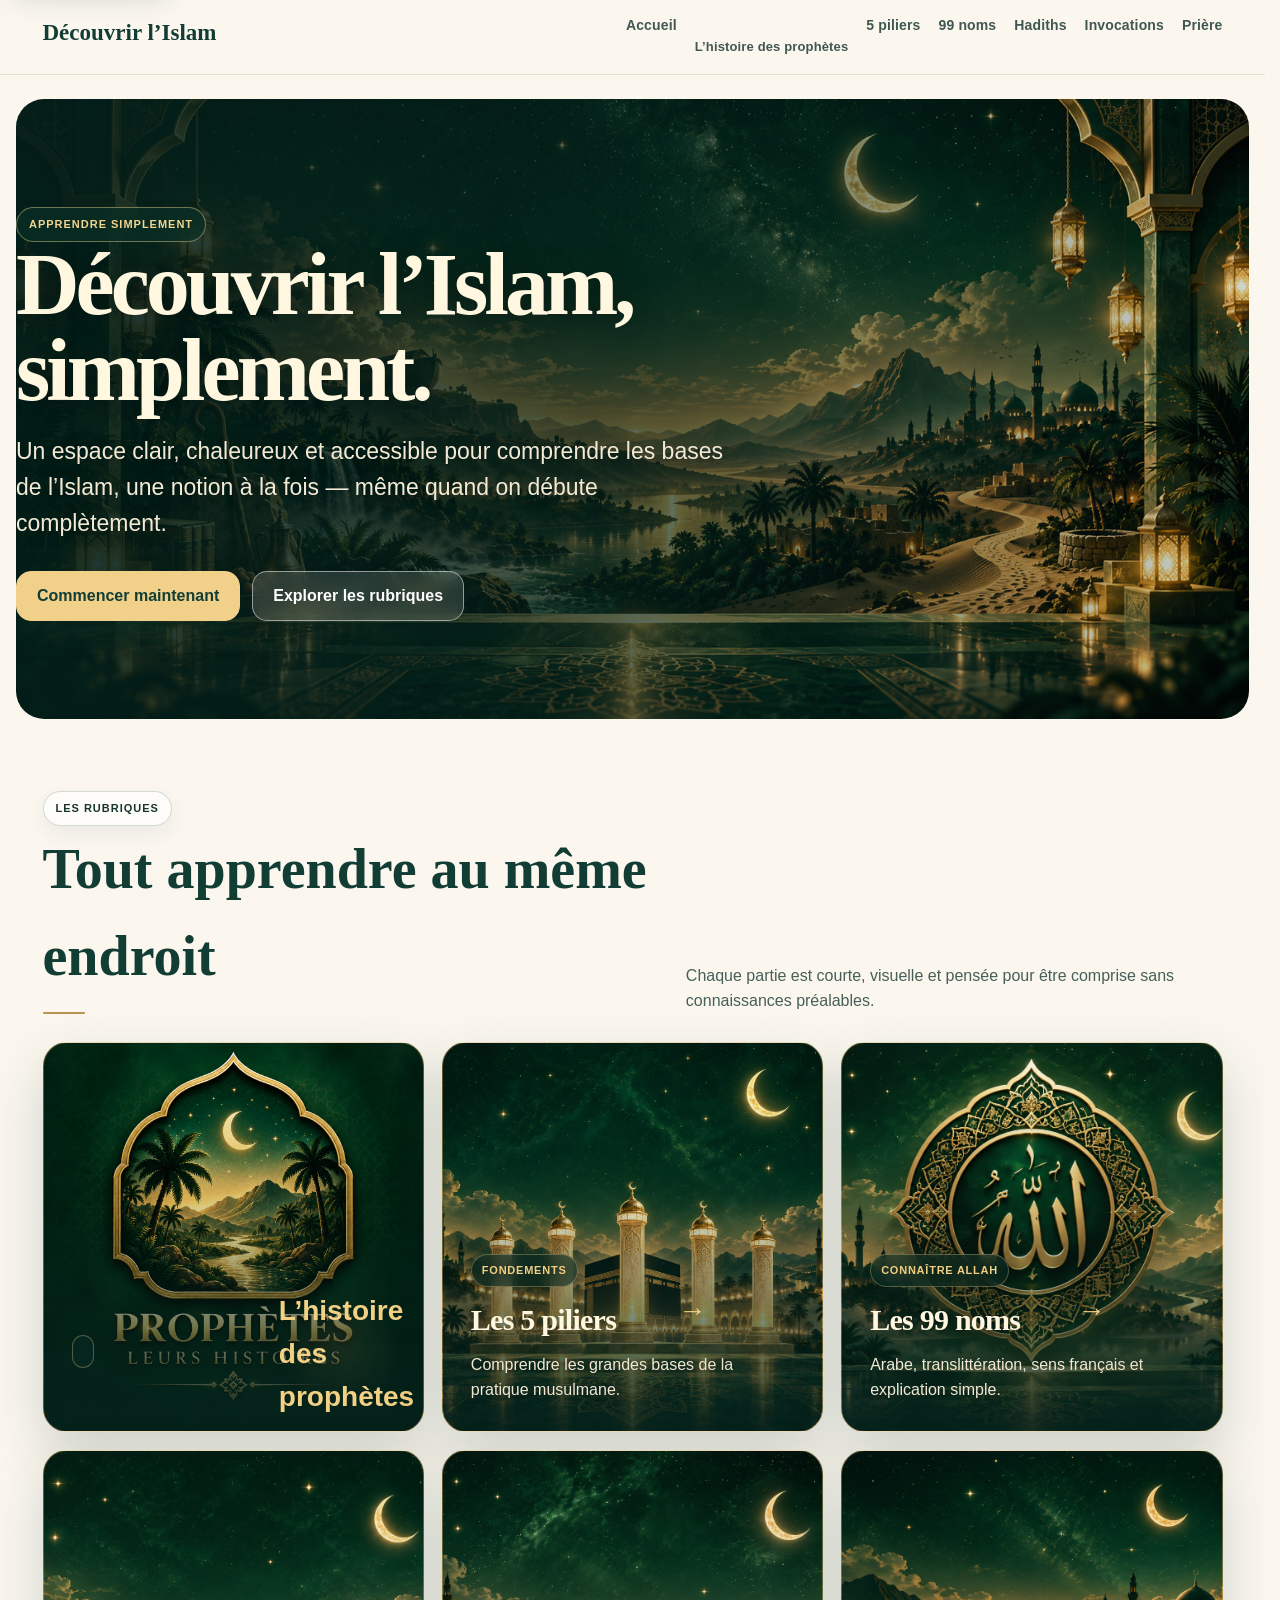
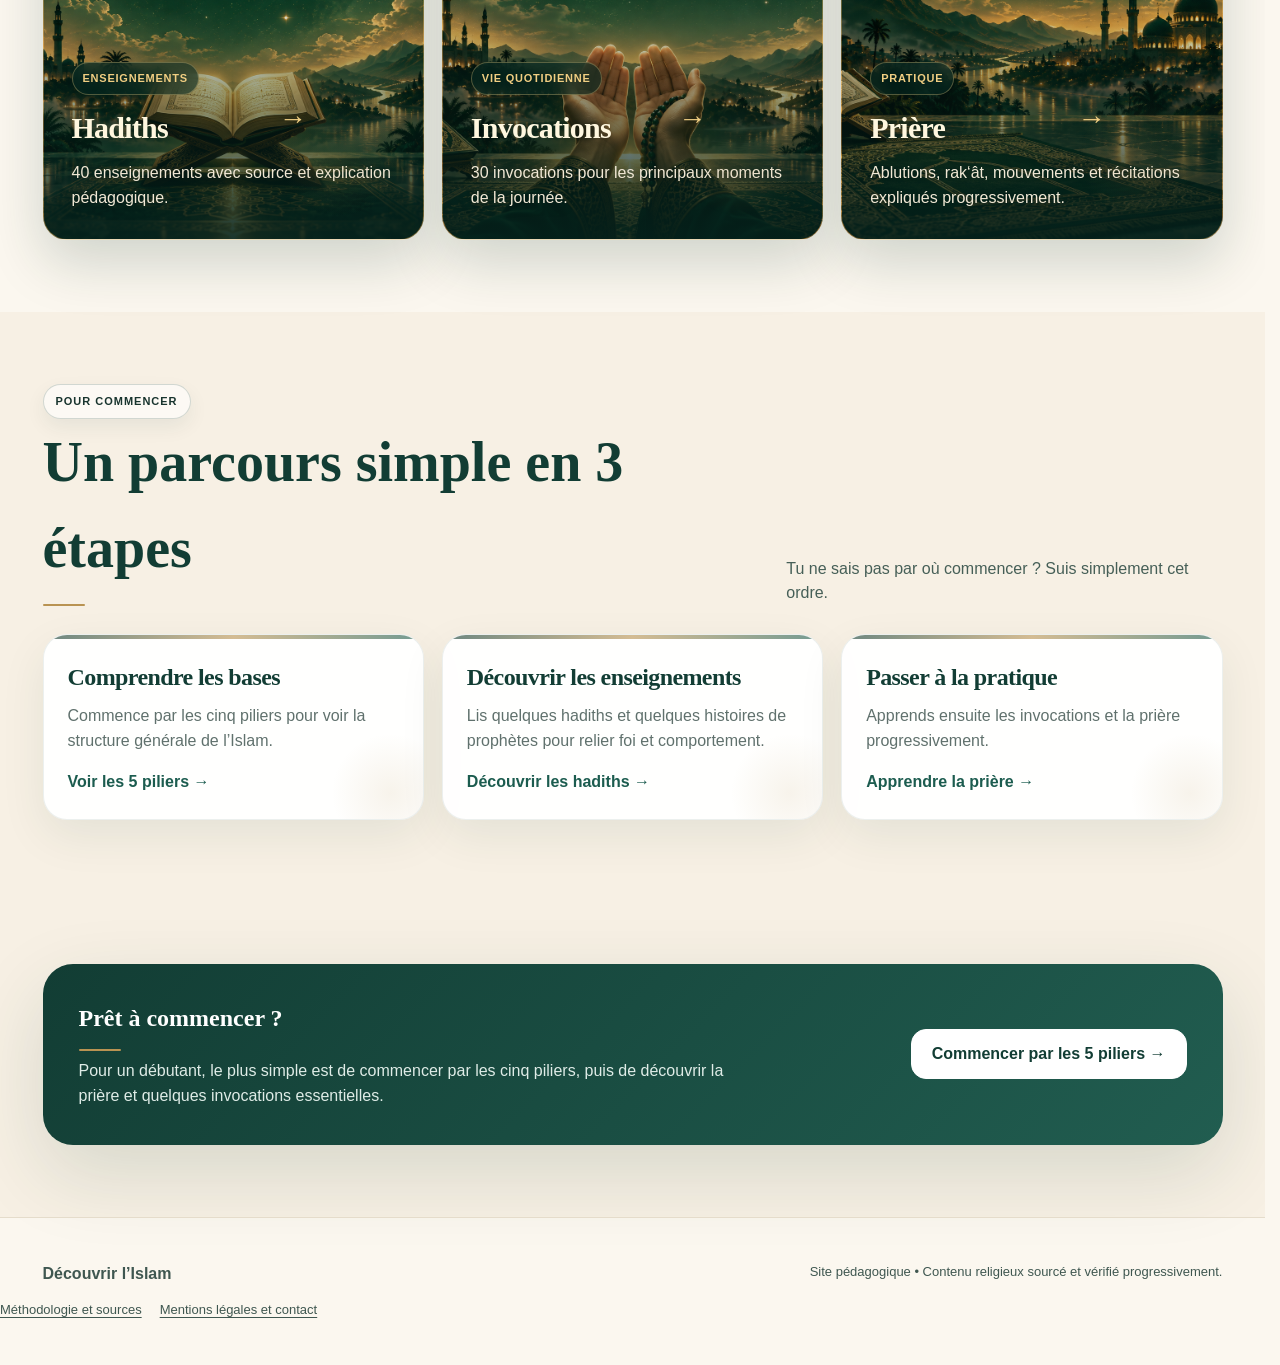
==== commit 14220eb5: "Force refresh homepage CSS v16" ====
--- a/index.html
+++ b/index.html
@@ -33,7 +33,7 @@
 @media(max-width:980px){.nav{display:none;position:absolute;top:74px;left:16px;right:16px;background:white;padding:18px;border-radius:18px;box-shadow:var(--shadow);flex-direction:column;align-items:flex-start}.nav.open{display:flex}.menu-btn{display:block}.hero-grid{grid-template-columns:1fr}.hero-card{max-width:650px}.grid,.names-grid,.path{grid-template-columns:repeat(2,1fr)}.stats-row{grid-template-columns:repeat(2,1fr)}}
 @media(max-width:640px){.container{width:min(100% - 22px,1180px)}.hero{padding:58px 0 50px}.section{padding:54px 0}.section-head{display:block}.section-head p{margin-top:10px}.grid,.names-grid,.path,.stats-row{grid-template-columns:1fr}.name-card{min-height:auto}.hero-actions{display:grid}.btn{width:100%}.hero-card{padding:22px;border-radius:24px}.final-cta{display:block;padding:26px}.final-cta .btn{margin-top:20px}.stats{margin-top:-10px}}
 </style>
-<link rel="stylesheet" href="polish.css?v=14">
+<link rel="stylesheet" href="polish.css?v=16">
 <link rel="stylesheet" href="uniform-ui.css?v=4">
 <script type="application/ld+json">{"@context":"https://schema.org","@graph":[{"@type":"WebSite","@id":"https://luluao9295-sys.github.io/D-couvrir-l-Islam-/#website","name":"Découvrir l’Islam","url":"https://luluao9295-sys.github.io/D-couvrir-l-Islam-/","inLanguage":"fr"},{"@type":"WebPage","@id":"https://luluao9295-sys.github.io/D-couvrir-l-Islam-/#webpage","name":"Découvrir l’Islam — Apprendre simplement","description":"Un site pédagogique, clair et chaleureux pour découvrir les bases de l’Islam : prophètes, cinq piliers, 99 noms, hadiths, invocations et prière.","url":"https://luluao9295-sys.github.io/D-couvrir-l-Islam-/","inLanguage":"fr","isPartOf":{"@id":"https://luluao9295-sys.github.io/D-couvrir-l-Islam-/#website"}}]}</script>
 <meta name="referrer" content="strict-origin-when-cross-origin"><link rel="preload" as="image" href="visual-mosque.svg" fetchpriority="high"></head>
--- a/polish.css
+++ b/polish.css
@@ -46,7 +46,7 @@
   content:""!important;position:absolute!important;inset:0!important;height:auto!important;z-index:-1!important;
   background:linear-gradient(180deg,rgba(5,34,28,.02) 10%,rgba(5,34,28,.14) 42%,rgba(5,34,28,.91) 100%)!important;opacity:1!important;
 }
-body[data-page="home"] #rubriques .topic-card[href*="prophetes"]{background-image:url('assets/banner-prophetes.png')!important}
+body[data-page="home"] #rubriques .topic-card[href*="prophetes"]{background-image:url('assets/rubrique-prophetes.png')!important}
 body[data-page="home"] #rubriques .topic-card[href*="piliers"]{background-image:url('assets/banner-piliers.png')!important}
 body[data-page="home"] #rubriques .topic-card[href*="noms"]{display:flex!important;background-image:url('assets/banner-99noms.png')!important}
 body[data-page="home"] #rubriques .topic-card[href*="hadiths"]{background-image:url('assets/banner-hadiths.png')!important}
@@ -57,6 +57,9 @@
 body[data-page="home"] #rubriques .topic-card p{color:#f1e8d5!important;font-size:16px!important;text-shadow:0 2px 14px rgba(0,0,0,.4)!important}
 body[data-page="home"] #rubriques .topic-card .topic-label{color:#f0ce82!important;background:rgba(7,43,35,.6)!important;border:1px solid rgba(240,206,130,.32)!important;padding:7px 10px!important;border-radius:999px!important;width:max-content!important;backdrop-filter:blur(7px)}
 body[data-page="home"] #rubriques .topic-card::after{color:#f2d084!important;font-size:28px!important;right:24px!important;bottom:22px!important}
+
+/* Carte Prophètes : retirer uniquement le titre jaune superposé */
+body[data-page="home"] #rubriques .topic-card[href*="prophetes"] h3{display:none!important}
 
 /* Keep the homepage simple: no full 99 names list */
 body[data-page="home"] #parcours .path-card .step{display:none!important}
--- a/uniform-ui.css
+++ b/uniform-ui.css
@@ -294,3 +294,7 @@
 body[data-page="prophetes"] .section-head h2::after{content:none!important;display:none!important}
 body[data-page="prophetes"] .section-head>p{display:block!important}
 @media(max-width:640px){body[data-page="prophetes"] .prophet-tools{display:block!important}}
+
+/* Contrastes WCAG AA */
+.section-head>p{color:#465f57!important}
+footer,footer strong,footer span,footer a,footer .mini{color:#3f5750!important}
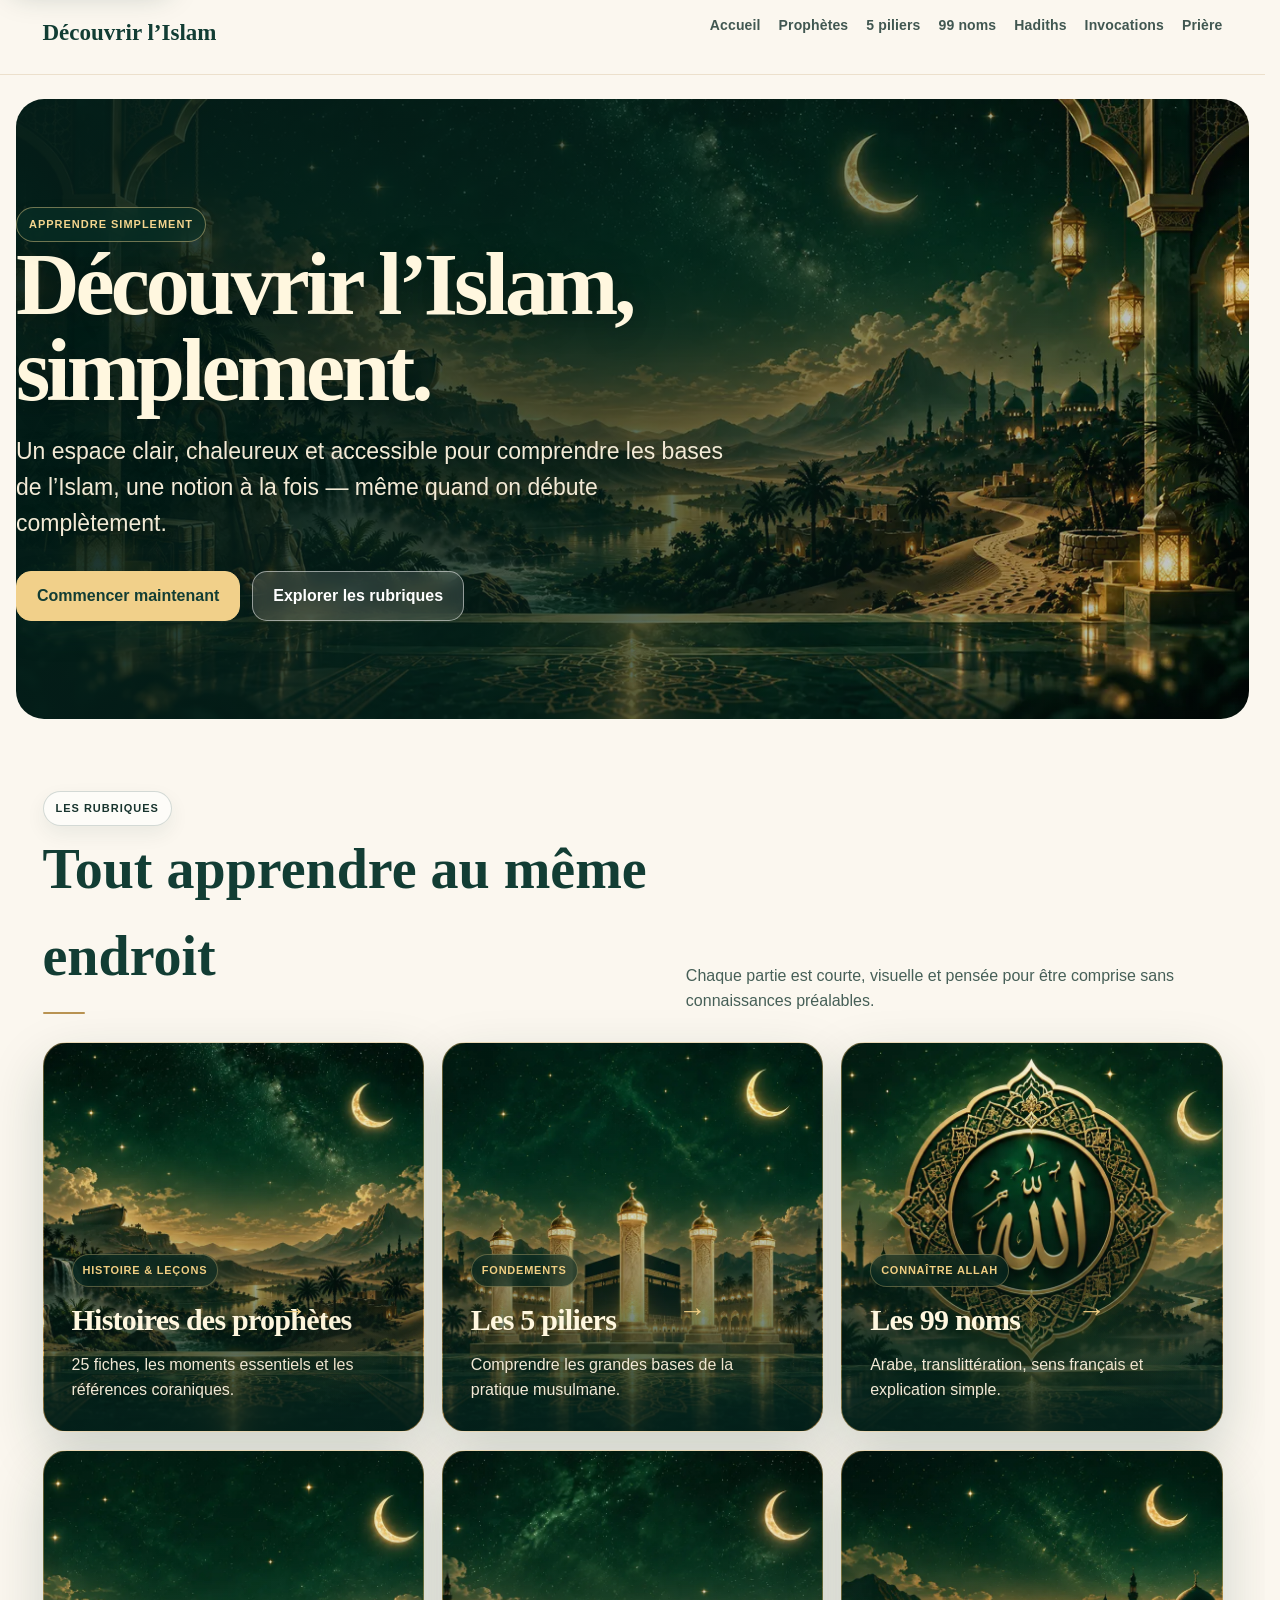
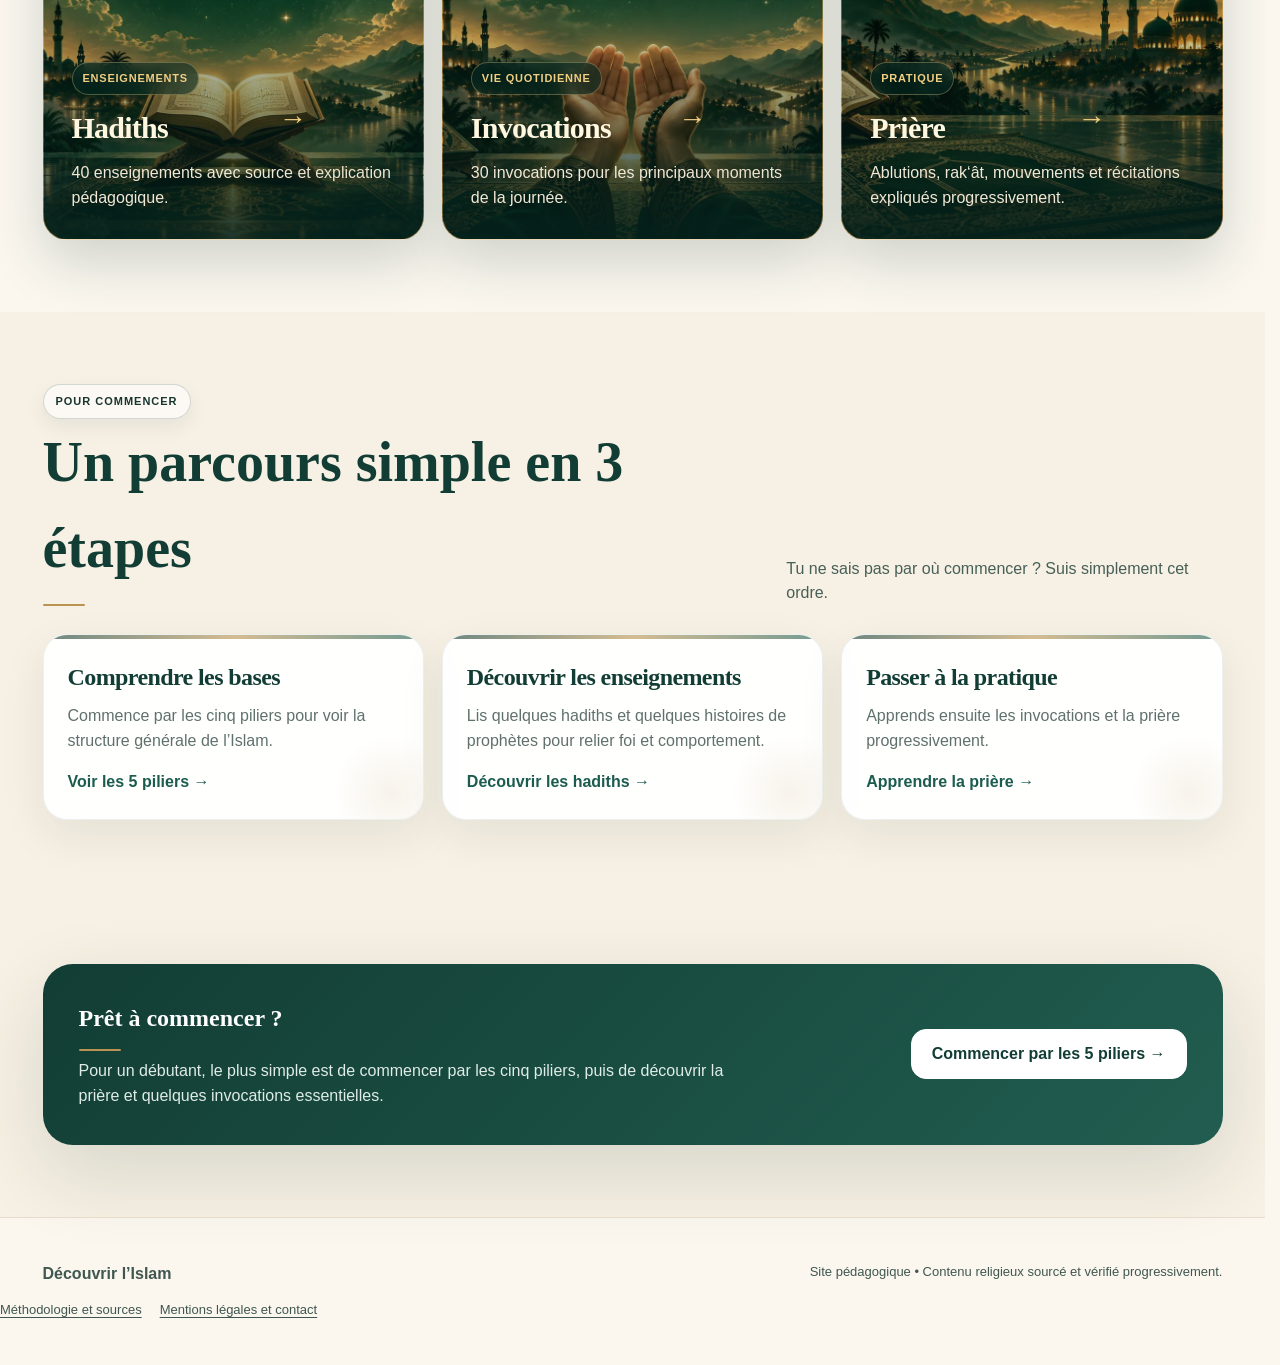
==== commit 4bc4ec96: "Finaliser l’uniformité et les performances" ====
--- a/index.html
+++ b/index.html
@@ -33,12 +33,12 @@
 @media(max-width:980px){.nav{display:none;position:absolute;top:74px;left:16px;right:16px;background:white;padding:18px;border-radius:18px;box-shadow:var(--shadow);flex-direction:column;align-items:flex-start}.nav.open{display:flex}.menu-btn{display:block}.hero-grid{grid-template-columns:1fr}.hero-card{max-width:650px}.grid,.names-grid,.path{grid-template-columns:repeat(2,1fr)}.stats-row{grid-template-columns:repeat(2,1fr)}}
 @media(max-width:640px){.container{width:min(100% - 22px,1180px)}.hero{padding:58px 0 50px}.section{padding:54px 0}.section-head{display:block}.section-head p{margin-top:10px}.grid,.names-grid,.path,.stats-row{grid-template-columns:1fr}.name-card{min-height:auto}.hero-actions{display:grid}.btn{width:100%}.hero-card{padding:22px;border-radius:24px}.final-cta{display:block;padding:26px}.final-cta .btn{margin-top:20px}.stats{margin-top:-10px}}
 </style>
-<link rel="stylesheet" href="polish.css?v=16">
-<link rel="stylesheet" href="uniform-ui.css?v=4">
+<link rel="stylesheet" href="polish.css?v=18">
+<link rel="stylesheet" href="uniform-ui.css?v=6">
 <script type="application/ld+json">{"@context":"https://schema.org","@graph":[{"@type":"WebSite","@id":"https://luluao9295-sys.github.io/D-couvrir-l-Islam-/#website","name":"Découvrir l’Islam","url":"https://luluao9295-sys.github.io/D-couvrir-l-Islam-/","inLanguage":"fr"},{"@type":"WebPage","@id":"https://luluao9295-sys.github.io/D-couvrir-l-Islam-/#webpage","name":"Découvrir l’Islam — Apprendre simplement","description":"Un site pédagogique, clair et chaleureux pour découvrir les bases de l’Islam : prophètes, cinq piliers, 99 noms, hadiths, invocations et prière.","url":"https://luluao9295-sys.github.io/D-couvrir-l-Islam-/","inLanguage":"fr","isPartOf":{"@id":"https://luluao9295-sys.github.io/D-couvrir-l-Islam-/#website"}}]}</script>
 <meta name="referrer" content="strict-origin-when-cross-origin"><link rel="preload" as="image" href="visual-mosque.svg" fetchpriority="high"></head>
 <body data-page="home"><a class="skip-link" href="#contenu">Aller au contenu</a>
-<header class="site-header"><div class="container nav-row"><a class="brand active" href="index.html" aria-current="page">Découvrir l’Islam</a><button class="menu-btn" id="menuBtn" aria-label="Ouvrir le menu" aria-expanded="false"><span class="burger-lines" aria-hidden="true"></span></button><nav class="nav" id="mainNav"><a href="index.html">Accueil</a><a href="prophetes.html">Prophètes</a><a href="piliers.html">5 piliers</a><a href="noms.html">99 noms</a><a href="hadiths.html">Hadiths</a><a href="invocations.html">Invocations</a><a href="priere.html">Prière</a></nav></div>
+<header class="site-header"><div class="container nav-row"><a class="brand" href="index.html">Découvrir l’Islam</a><button class="menu-btn" id="menuBtn" aria-label="Ouvrir le menu" aria-expanded="false"><span class="burger-lines" aria-hidden="true"></span></button><nav class="nav" id="mainNav"><a class="active" href="index.html" aria-current="page">Accueil</a><a href="prophetes.html">Prophètes</a><a href="piliers.html">5 piliers</a><a href="noms.html">99 noms</a><a href="hadiths.html">Hadiths</a><a href="invocations.html">Invocations</a><a href="priere.html">Prière</a></nav></div>
 </header>
 <section class="hero" id="accueil"><div class="container hero-grid"><div><span class="eyebrow"> Apprendre simplement</span><h1>Découvrir l’Islam, simplement.</h1><p>Un espace clair, chaleureux et accessible pour comprendre les bases de l’Islam, une notion à la fois — même quand on débute complètement.</p><div class="hero-actions"><a class="btn primary" href="#parcours"> Commencer maintenant</a><a class="btn secondary" href="#rubriques"> Explorer les rubriques</a></div></div><aside class="hero-card"><div class="mosque"></div><h2>Une étape à la fois</h2><p>Lis une fiche courte, retiens l’essentiel, puis avance à ton rythme.</p><div class="quick-list"><div class="quick-item"> Explications simples</div><div class="quick-item"> Sources indiquées</div><div class="quick-item"> Pensé pour téléphone et ordinateur</div></div></aside></div></section>
 <div class="stats"><div class="container stats-row"><div class="stat"><strong>7</strong><span>grandes rubriques</span></div><div class="stat"><strong>99</strong><span>noms présentés</span></div><div class="stat"><strong>40</strong><span>hadiths pédagogiques</span></div><div class="stat"><strong>30</strong><span>invocations essentielles</span></div></div></div>
@@ -67,4 +67,4 @@
 }
 </script>
 </body>
-</html>+</html>
--- a/polish.css
+++ b/polish.css
@@ -18,7 +18,7 @@
 
 /* Homepage hero — clean premium banner with breathing room */
 body[data-page="home"] #accueil.hero{
-  background-image:linear-gradient(90deg,rgba(4,31,26,.92) 0%,rgba(4,31,26,.70) 46%,rgba(4,31,26,.18) 100%),url('assets/banner-prophetes.png')!important;
+  background-image:linear-gradient(90deg,rgba(4,31,26,.92) 0%,rgba(4,31,26,.70) 46%,rgba(4,31,26,.18) 100%),url('assets/banner-prophetes.webp')!important;
   background-size:cover!important;background-position:center!important;background-repeat:no-repeat!important;
   min-height:clamp(430px,55vw,620px)!important;display:flex;align-items:center;
   margin:24px auto 0!important;width:calc(100% - 32px)!important;max-width:1460px!important;border-radius:28px!important;overflow:hidden!important;
@@ -46,20 +46,17 @@
   content:""!important;position:absolute!important;inset:0!important;height:auto!important;z-index:-1!important;
   background:linear-gradient(180deg,rgba(5,34,28,.02) 10%,rgba(5,34,28,.14) 42%,rgba(5,34,28,.91) 100%)!important;opacity:1!important;
 }
-body[data-page="home"] #rubriques .topic-card[href*="prophetes"]{background-image:url('assets/rubrique-prophetes.png')!important}
-body[data-page="home"] #rubriques .topic-card[href*="piliers"]{background-image:url('assets/banner-piliers.png')!important}
-body[data-page="home"] #rubriques .topic-card[href*="noms"]{display:flex!important;background-image:url('assets/banner-99noms.png')!important}
-body[data-page="home"] #rubriques .topic-card[href*="hadiths"]{background-image:url('assets/banner-hadiths.png')!important}
-body[data-page="home"] #rubriques .topic-card[href*="invocations"]{background-image:url('assets/banner-invocations.png')!important}
-body[data-page="home"] #rubriques .topic-card[href*="priere"]{background-image:url('assets/banner-priere.png')!important}
+body[data-page="home"] #rubriques .topic-card[href*="prophetes"]{background-image:url('assets/banner-prophetes.webp')!important}
+body[data-page="home"] #rubriques .topic-card[href*="piliers"]{background-image:url('assets/banner-piliers.webp')!important}
+body[data-page="home"] #rubriques .topic-card[href*="noms"]{display:flex!important;background-image:url('assets/banner-99noms.webp')!important}
+body[data-page="home"] #rubriques .topic-card[href*="hadiths"]{background-image:url('assets/banner-hadiths.webp')!important}
+body[data-page="home"] #rubriques .topic-card[href*="invocations"]{background-image:url('assets/banner-invocations.webp')!important}
+body[data-page="home"] #rubriques .topic-card[href*="priere"]{background-image:url('assets/banner-priere.webp')!important}
 body[data-page="home"] #rubriques .topic-card .topic-icon{display:none!important;width:0!important;height:0!important;margin:0!important;padding:0!important;border:0!important}
 body[data-page="home"] #rubriques .topic-card h3{color:#fff7df!important;font-size:30px!important;text-shadow:0 3px 20px rgba(0,0,0,.45)!important}
 body[data-page="home"] #rubriques .topic-card p{color:#f1e8d5!important;font-size:16px!important;text-shadow:0 2px 14px rgba(0,0,0,.4)!important}
 body[data-page="home"] #rubriques .topic-card .topic-label{color:#f0ce82!important;background:rgba(7,43,35,.6)!important;border:1px solid rgba(240,206,130,.32)!important;padding:7px 10px!important;border-radius:999px!important;width:max-content!important;backdrop-filter:blur(7px)}
 body[data-page="home"] #rubriques .topic-card::after{color:#f2d084!important;font-size:28px!important;right:24px!important;bottom:22px!important}
-
-/* Carte Prophètes : retirer uniquement le titre jaune superposé */
-body[data-page="home"] #rubriques .topic-card[href*="prophetes"] h3{display:none!important}
 
 /* Keep the homepage simple: no full 99 names list */
 body[data-page="home"] #parcours .path-card .step{display:none!important}
@@ -117,7 +114,7 @@
   display:block!important;
   width:100%!important;
   min-height:clamp(360px,48vw,560px)!important;
-  background-image:linear-gradient(90deg,rgba(6,35,29,.20) 0%,rgba(6,35,29,.08) 45%,rgba(6,35,29,.02) 100%),url('assets/banner-99noms.png')!important;
+  background-image:linear-gradient(90deg,rgba(6,35,29,.20) 0%,rgba(6,35,29,.08) 45%,rgba(6,35,29,.02) 100%),url('assets/banner-99noms.webp')!important;
   background-size:cover!important;
   background-position:center!important;
   background-repeat:no-repeat!important;
--- a/uniform-ui.css
+++ b/uniform-ui.css
@@ -136,7 +136,7 @@
   min-height:clamp(360px,48vw,560px)!important;
   margin:0!important;
   border-radius:0!important;
-  background-image:linear-gradient(90deg,rgba(6,35,29,.16),rgba(6,35,29,.04)),url('assets/banner-99noms.png')!important;
+  background-image:linear-gradient(90deg,rgba(6,35,29,.16),rgba(6,35,29,.04)),url('assets/banner-99noms.webp')!important;
   background-size:cover!important;
   background-repeat:no-repeat!important;
   background-position:center!important;
@@ -181,26 +181,6 @@
   .brand{
     font-size:20px!important;
     line-height:1.08!important;
-  }
-}
-
-/* Remplace proprement le libellé de la rubrique sans jamais afficher l'ancien texte. */
-a[href="prophetes.html"]{
-  position:relative!important;
-  text-indent:-9999px!important;
-  overflow:hidden!important;
-}
-a[href="prophetes.html"]::after{
-  content:"L’histoire des prophètes"!important;
-  display:block!important;
-  text-indent:0!important;
-  font-size:13px!important;
-  font-weight:800!important;
-}
-@media(max-width:900px){
-  .mobile-collapsible a[href="prophetes.html"]::after,
-  .site-header .nav#mainNav a[href="prophetes.html"]::after{
-    font-size:16px!important;
   }
 }
 
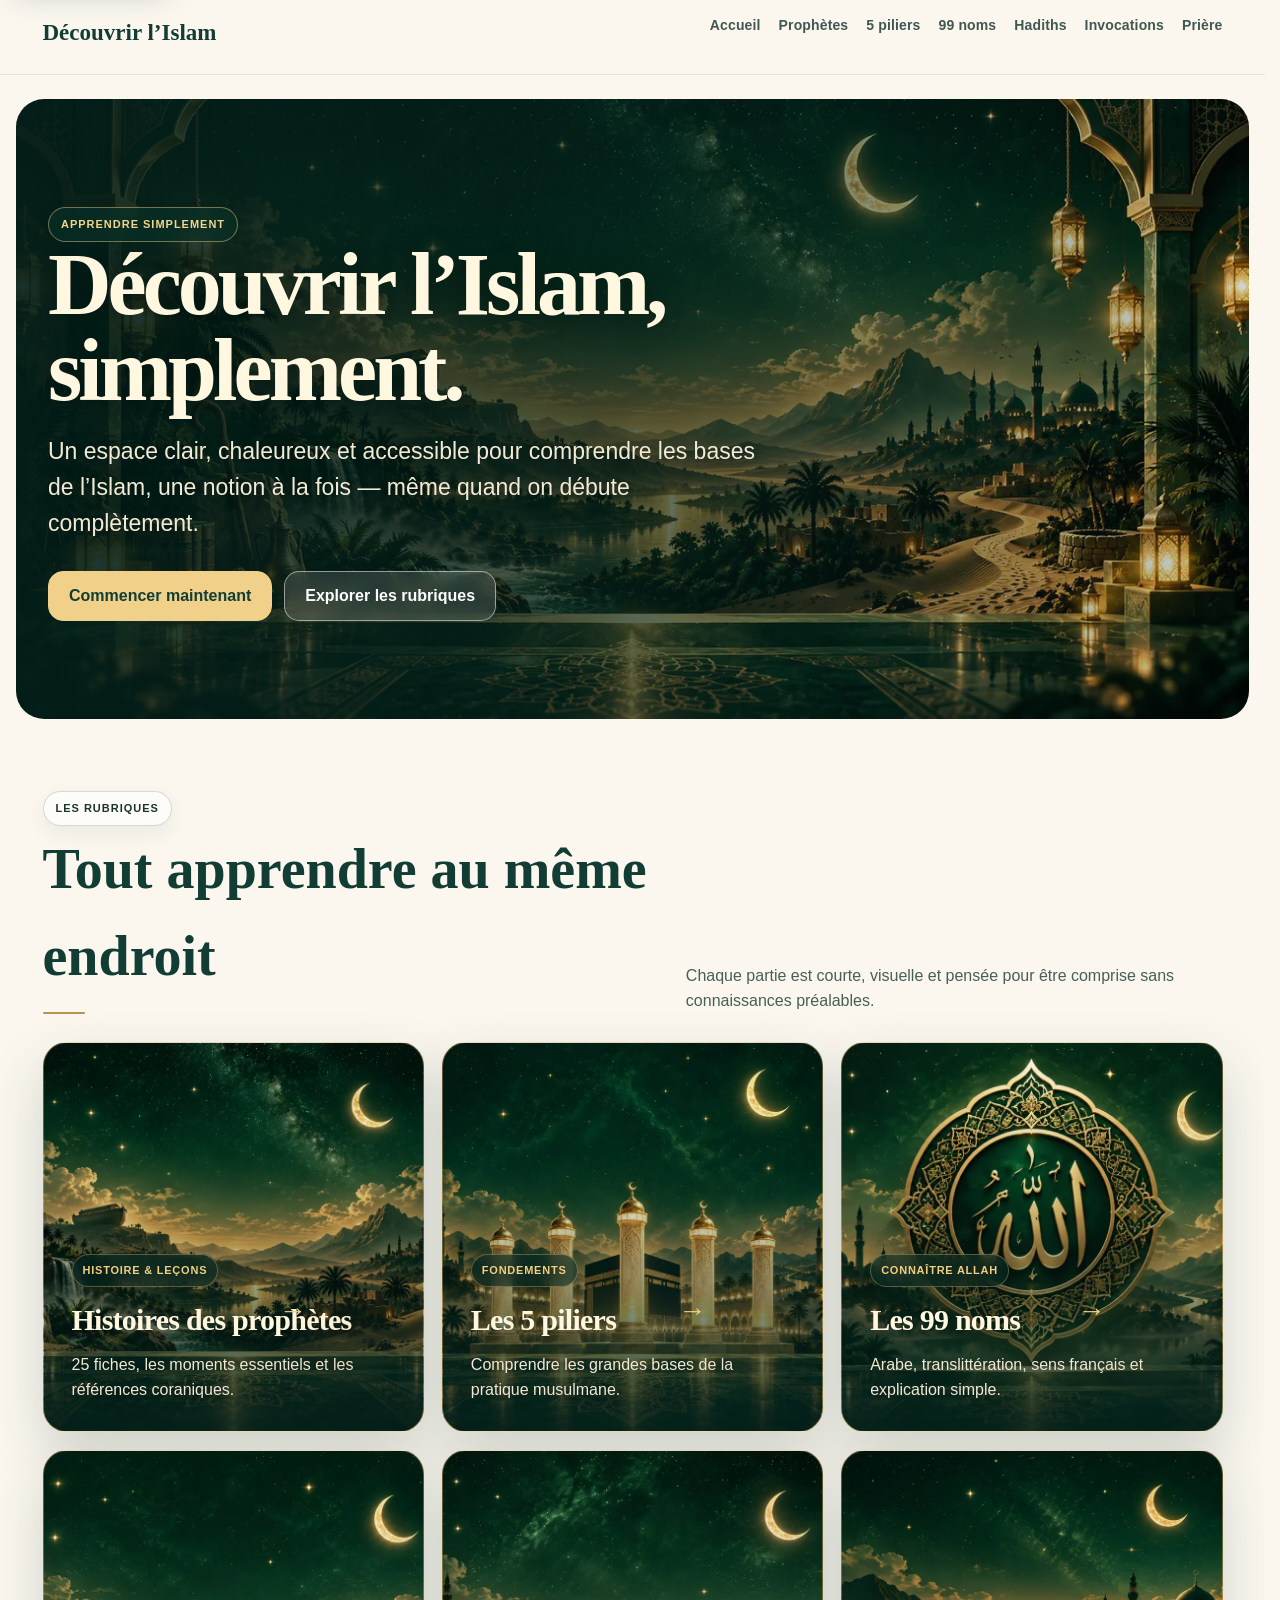
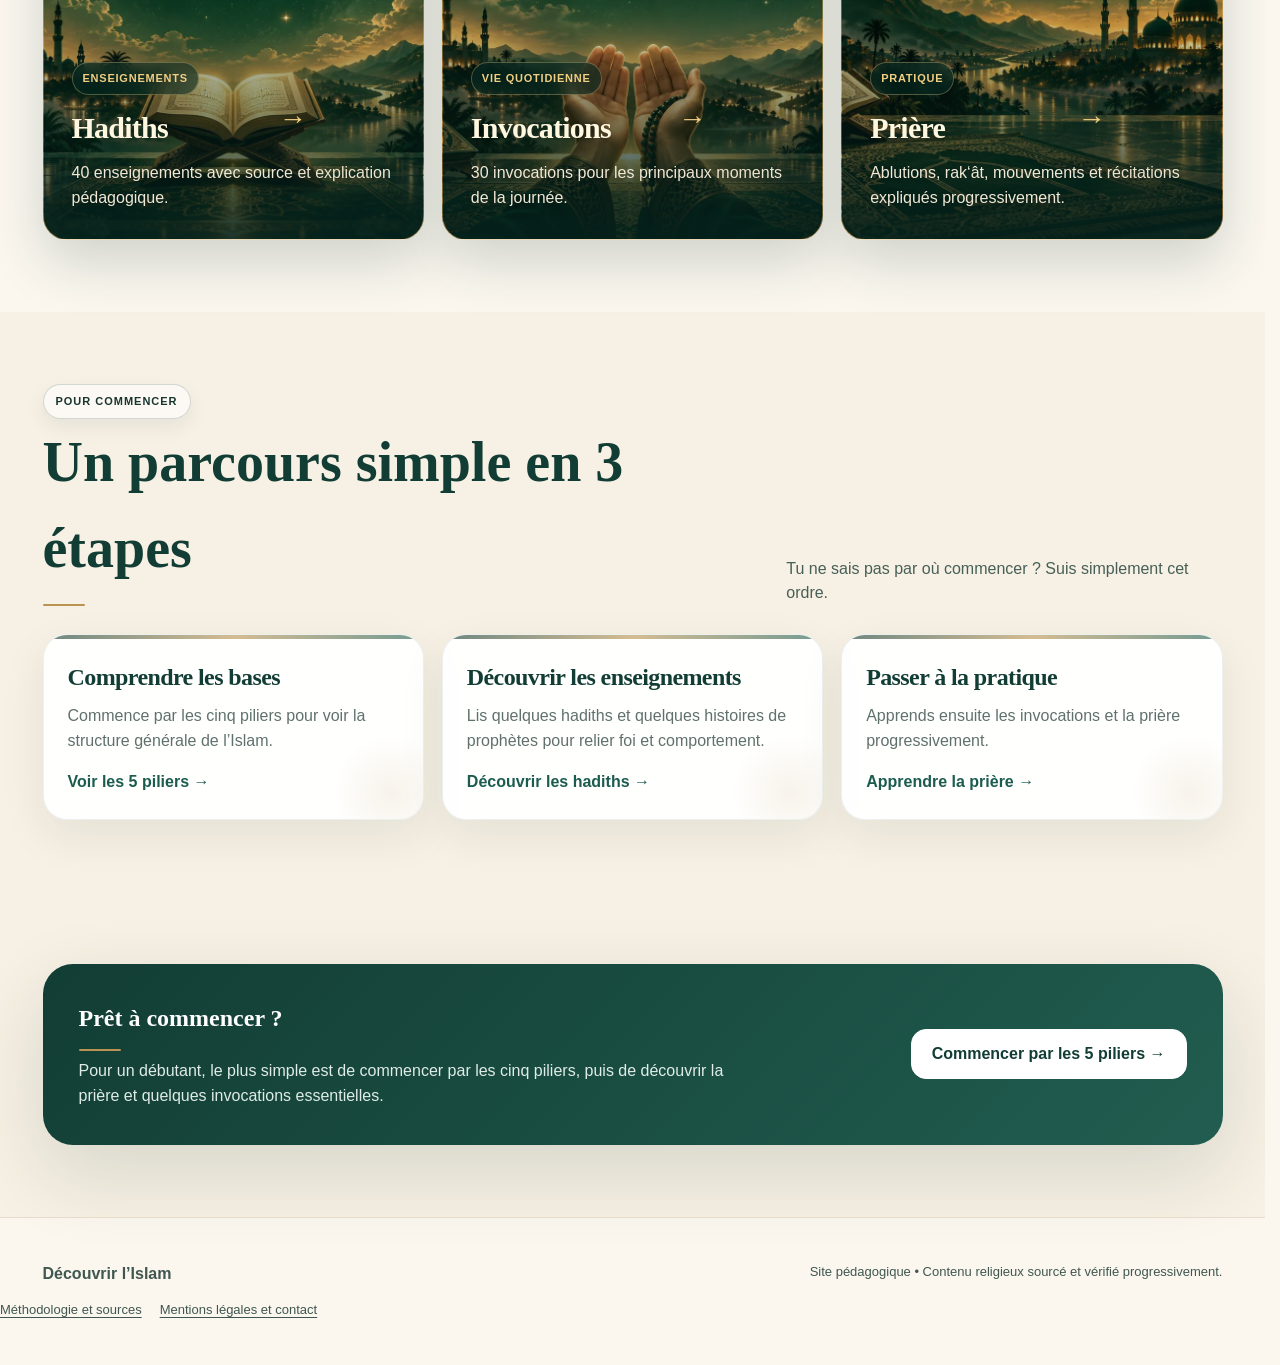
==== commit c12c1a28: "Corriger l’alignement du titre d’accueil" ====
--- a/index.html
+++ b/index.html
@@ -33,7 +33,7 @@
 @media(max-width:980px){.nav{display:none;position:absolute;top:74px;left:16px;right:16px;background:white;padding:18px;border-radius:18px;box-shadow:var(--shadow);flex-direction:column;align-items:flex-start}.nav.open{display:flex}.menu-btn{display:block}.hero-grid{grid-template-columns:1fr}.hero-card{max-width:650px}.grid,.names-grid,.path{grid-template-columns:repeat(2,1fr)}.stats-row{grid-template-columns:repeat(2,1fr)}}
 @media(max-width:640px){.container{width:min(100% - 22px,1180px)}.hero{padding:58px 0 50px}.section{padding:54px 0}.section-head{display:block}.section-head p{margin-top:10px}.grid,.names-grid,.path,.stats-row{grid-template-columns:1fr}.name-card{min-height:auto}.hero-actions{display:grid}.btn{width:100%}.hero-card{padding:22px;border-radius:24px}.final-cta{display:block;padding:26px}.final-cta .btn{margin-top:20px}.stats{margin-top:-10px}}
 </style>
-<link rel="stylesheet" href="polish.css?v=18">
+<link rel="stylesheet" href="polish.css?v=19">
 <link rel="stylesheet" href="uniform-ui.css?v=6">
 <script type="application/ld+json">{"@context":"https://schema.org","@graph":[{"@type":"WebSite","@id":"https://luluao9295-sys.github.io/D-couvrir-l-Islam-/#website","name":"Découvrir l’Islam","url":"https://luluao9295-sys.github.io/D-couvrir-l-Islam-/","inLanguage":"fr"},{"@type":"WebPage","@id":"https://luluao9295-sys.github.io/D-couvrir-l-Islam-/#webpage","name":"Découvrir l’Islam — Apprendre simplement","description":"Un site pédagogique, clair et chaleureux pour découvrir les bases de l’Islam : prophètes, cinq piliers, 99 noms, hadiths, invocations et prière.","url":"https://luluao9295-sys.github.io/D-couvrir-l-Islam-/","inLanguage":"fr","isPartOf":{"@id":"https://luluao9295-sys.github.io/D-couvrir-l-Islam-/#website"}}]}</script>
 <meta name="referrer" content="strict-origin-when-cross-origin"><link rel="preload" as="image" href="visual-mosque.svg" fetchpriority="high"></head>
--- a/polish.css
+++ b/polish.css
@@ -26,7 +26,8 @@
 }
 body[data-page="home"] #accueil.hero::before,
 body[data-page="home"] #accueil.hero::after{display:none!important;content:none!important;background:none!important}
-body[data-page="home"] #accueil .hero-grid{display:block!important;max-width:780px!important;margin-left:0!important}
+body[data-page="home"] #accueil .hero-grid{display:block!important;max-width:1180px!important;margin-inline:auto!important}
+body[data-page="home"] #accueil .hero-grid>div{max-width:780px!important}
 body[data-page="home"] #accueil h1{color:#fff7df!important;text-shadow:0 4px 34px rgba(0,0,0,.42)!important;margin-top:0!important}
 body[data-page="home"] #accueil p{color:#f3ead6!important;text-shadow:0 2px 18px rgba(0,0,0,.34)!important}
 body[data-page="home"] #accueil .eyebrow{background:rgba(9,49,40,.64)!important;color:#f4d58e!important;border-color:rgba(244,213,142,.44)!important;backdrop-filter:blur(9px)}
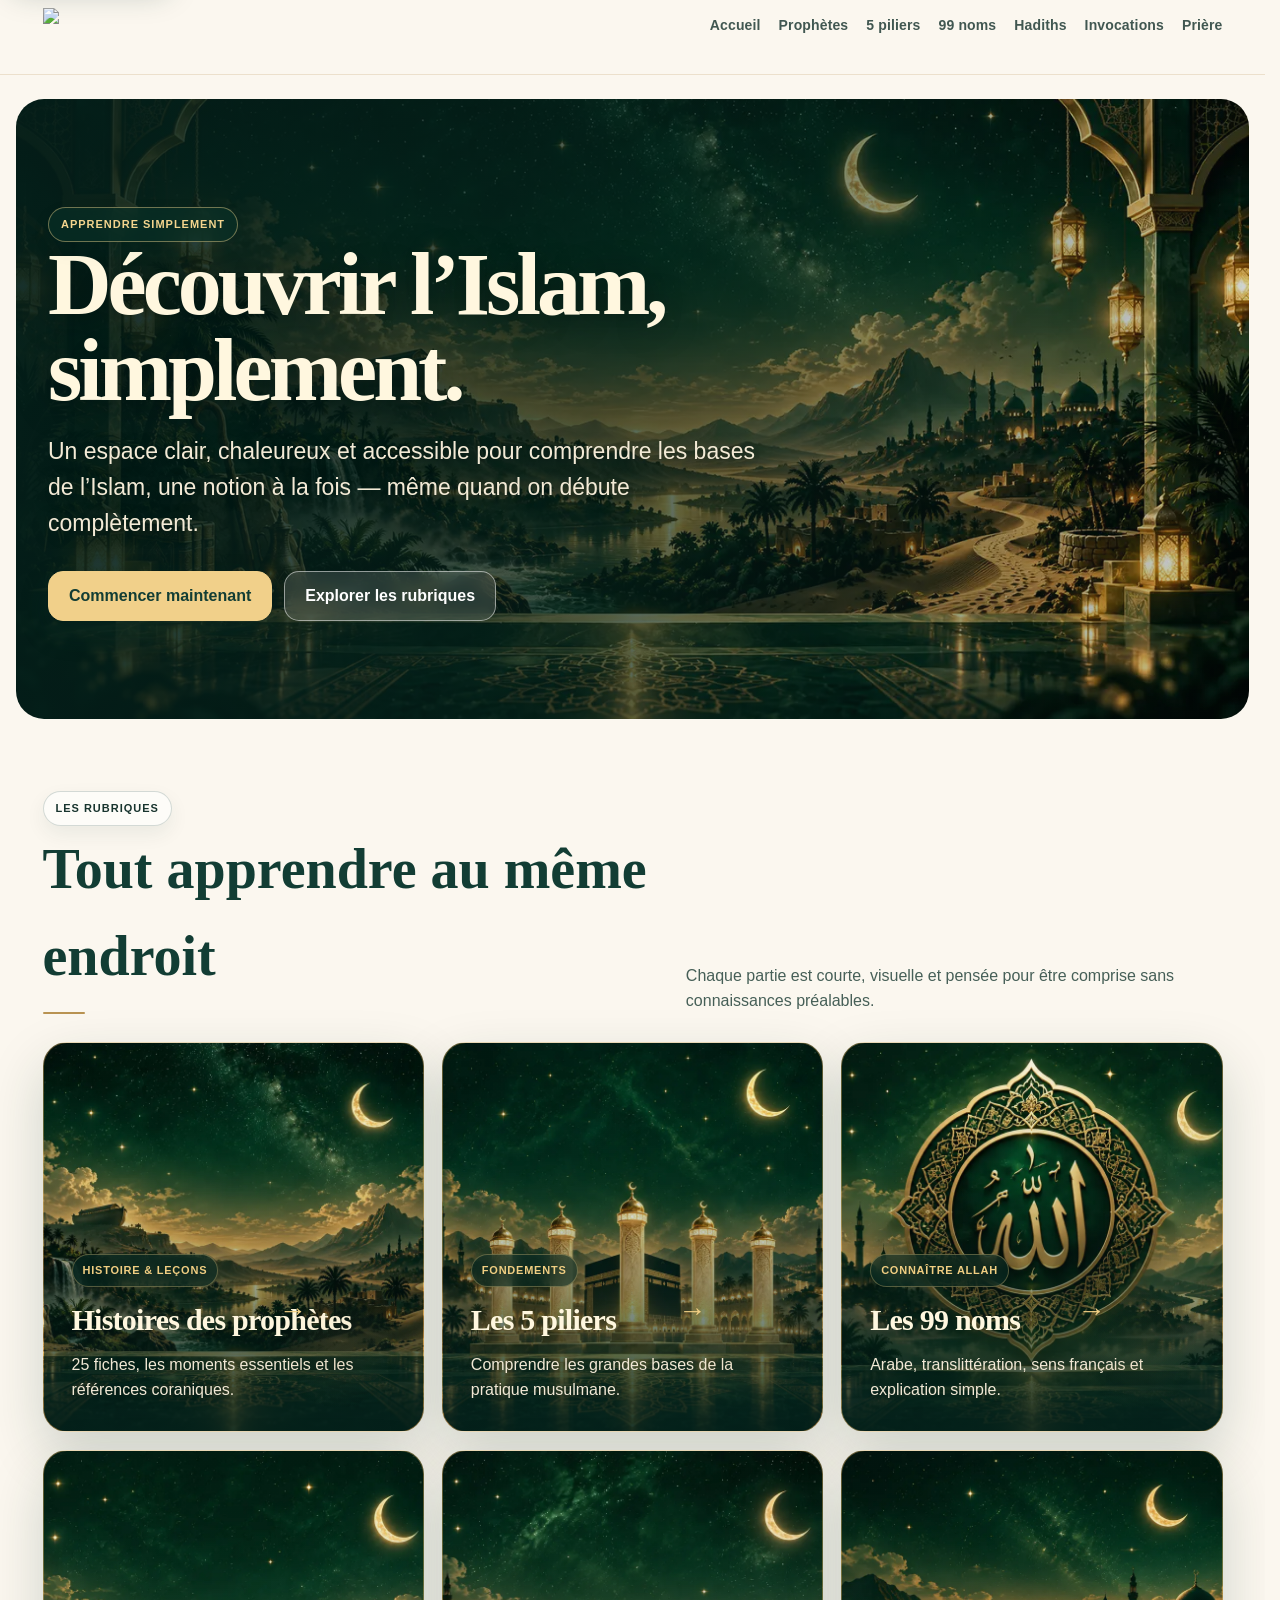
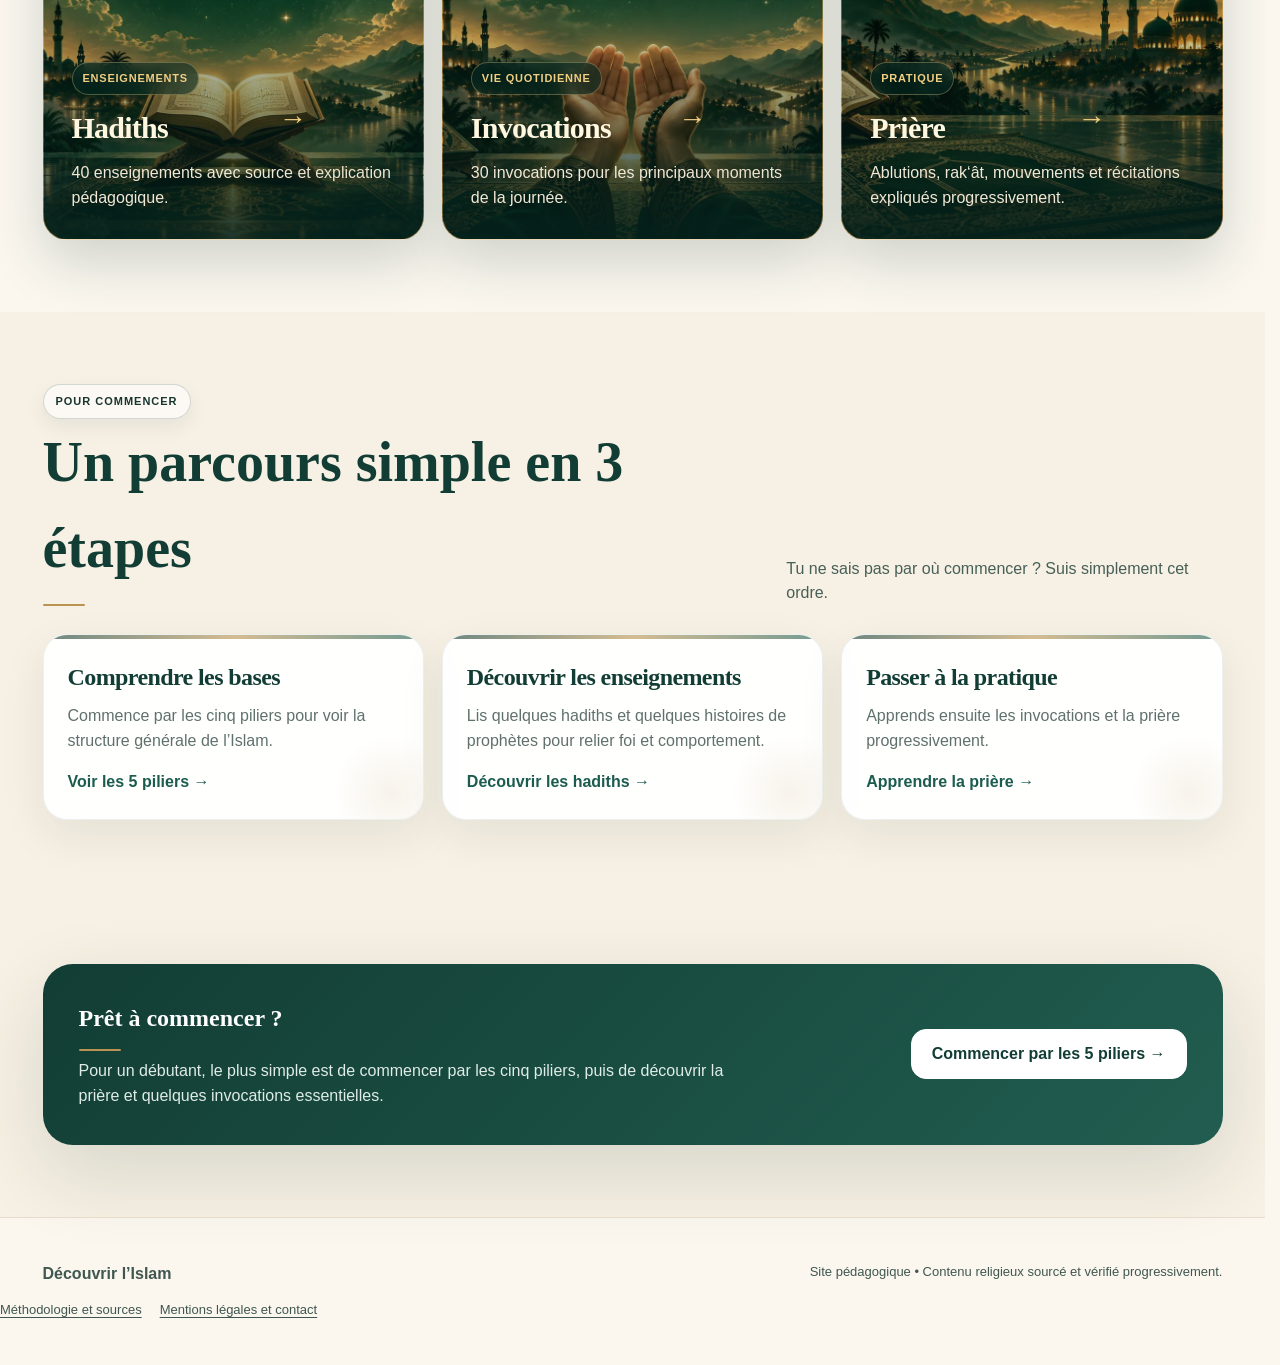
==== commit e93755c4: "Afficher directement le nouveau logo dans l’en-tête mobile" ====
--- a/index.html
+++ b/index.html
@@ -32,13 +32,16 @@
 .names-tools{display:flex;gap:12px;flex-wrap:wrap;align-items:center;margin-bottom:22px}.search{flex:1;min-width:240px;border:1px solid var(--line);background:white;border-radius:16px;padding:14px 16px;font-size:16px;color:var(--ink);outline:none}.search:focus{border-color:var(--gold);box-shadow:0 0 0 4px rgba(185,147,82,.12)}.counter{font-weight:800;color:var(--green)}.names-grid{display:grid;grid-template-columns:repeat(3,1fr);gap:14px}.name-card{background:white;border:1px solid rgba(18,61,52,.09);border-radius:20px;padding:20px;min-height:190px;position:relative}.num{position:absolute;top:16px;right:16px;width:34px;height:34px;display:grid;place-items:center;border-radius:50%;background:#f2eadb;color:var(--green);font-weight:800;font-size:13px}.arabic{font-size:30px;line-height:1.4;text-align:right;padding-right:44px;color:var(--green);font-family:"Geeza Pro","Noto Naskh Arabic",serif}.translit{font-weight:900;margin-top:16px;color:var(--green)}.meaning{font-weight:700;margin-top:4px}.explain{font-size:14px;color:#6d7975;margin-top:10px}.note{margin-top:22px;border-left:4px solid var(--gold);background:#fff9ee;border-radius:12px;padding:16px 18px;color:#5f6b67}.final-cta{background:linear-gradient(135deg,var(--green),#215d50);color:#fff;border-radius:30px;padding:36px;display:flex;justify-content:space-between;gap:24px;align-items:center;box-shadow:var(--shadow-lg)}.final-cta h2{color:#fff;margin:0 0 8px}.final-cta p{margin:0;color:#dfece7;max-width:680px}.final-cta .btn{border-color:#fff;background:#fff;color:var(--green);white-space:nowrap}.mini{font-size:13px;color:#74817d}footer{padding:44px 0;border-top:1px solid var(--line);color:#6b7a76}.footer-row{display:flex;justify-content:space-between;gap:20px;flex-wrap:wrap}
 @media(max-width:980px){.nav{display:none;position:absolute;top:74px;left:16px;right:16px;background:white;padding:18px;border-radius:18px;box-shadow:var(--shadow);flex-direction:column;align-items:flex-start}.nav.open{display:flex}.menu-btn{display:block}.hero-grid{grid-template-columns:1fr}.hero-card{max-width:650px}.grid,.names-grid,.path{grid-template-columns:repeat(2,1fr)}.stats-row{grid-template-columns:repeat(2,1fr)}}
 @media(max-width:640px){.container{width:min(100% - 22px,1180px)}.hero{padding:58px 0 50px}.section{padding:54px 0}.section-head{display:block}.section-head p{margin-top:10px}.grid,.names-grid,.path,.stats-row{grid-template-columns:1fr}.name-card{min-height:auto}.hero-actions{display:grid}.btn{width:100%}.hero-card{padding:22px;border-radius:24px}.final-cta{display:block;padding:26px}.final-cta .btn{margin-top:20px}.stats{margin-top:-10px}}
+/* Logo intégré directement pour éviter les fonds vides/cache Safari. */
+.brand-logo{display:block;width:clamp(220px,24vw,315px);height:58px;object-fit:contain;object-position:left center}
+@media(max-width:640px){.brand{width:min(255px,calc(100vw - 92px))!important;height:52px!important;min-height:52px!important}.brand-logo{width:100%;height:52px}}
 </style>
 <link rel="stylesheet" href="polish.css?v=19">
-<link rel="stylesheet" href="uniform-ui.css?v=6">
+<link rel="stylesheet" href="uniform-ui.css?v=7">
 <script type="application/ld+json">{"@context":"https://schema.org","@graph":[{"@type":"WebSite","@id":"https://luluao9295-sys.github.io/D-couvrir-l-Islam-/#website","name":"Découvrir l’Islam","url":"https://luluao9295-sys.github.io/D-couvrir-l-Islam-/","inLanguage":"fr"},{"@type":"WebPage","@id":"https://luluao9295-sys.github.io/D-couvrir-l-Islam-/#webpage","name":"Découvrir l’Islam — Apprendre simplement","description":"Un site pédagogique, clair et chaleureux pour découvrir les bases de l’Islam : prophètes, cinq piliers, 99 noms, hadiths, invocations et prière.","url":"https://luluao9295-sys.github.io/D-couvrir-l-Islam-/","inLanguage":"fr","isPartOf":{"@id":"https://luluao9295-sys.github.io/D-couvrir-l-Islam-/#website"}}]}</script>
-<meta name="referrer" content="strict-origin-when-cross-origin"><link rel="preload" as="image" href="visual-mosque.svg" fetchpriority="high"></head>
+<meta name="referrer" content="strict-origin-when-cross-origin"><link rel="preload" as="image" href="visual-mosque.svg" fetchpriority="high"><link rel="preload" as="image" href="assets/logo-decouvrir-islam.webp?v=2"></head>
 <body data-page="home"><a class="skip-link" href="#contenu">Aller au contenu</a>
-<header class="site-header"><div class="container nav-row"><a class="brand" href="index.html">Découvrir l’Islam</a><button class="menu-btn" id="menuBtn" aria-label="Ouvrir le menu" aria-expanded="false"><span class="burger-lines" aria-hidden="true"></span></button><nav class="nav" id="mainNav"><a class="active" href="index.html" aria-current="page">Accueil</a><a href="prophetes.html">Prophètes</a><a href="piliers.html">5 piliers</a><a href="noms.html">99 noms</a><a href="hadiths.html">Hadiths</a><a href="invocations.html">Invocations</a><a href="priere.html">Prière</a></nav></div>
+<header class="site-header"><div class="container nav-row"><a class="brand" href="index.html" aria-label="Découvrir l’Islam"><img class="brand-logo" src="assets/logo-decouvrir-islam.webp?v=2" alt="Découvrir l’Islam"></a><button class="menu-btn" id="menuBtn" aria-label="Ouvrir le menu" aria-expanded="false"><span class="burger-lines" aria-hidden="true"></span></button><nav class="nav" id="mainNav"><a class="active" href="index.html" aria-current="page">Accueil</a><a href="prophetes.html">Prophètes</a><a href="piliers.html">5 piliers</a><a href="noms.html">99 noms</a><a href="hadiths.html">Hadiths</a><a href="invocations.html">Invocations</a><a href="priere.html">Prière</a></nav></div>
 </header>
 <section class="hero" id="accueil"><div class="container hero-grid"><div><span class="eyebrow"> Apprendre simplement</span><h1>Découvrir l’Islam, simplement.</h1><p>Un espace clair, chaleureux et accessible pour comprendre les bases de l’Islam, une notion à la fois — même quand on débute complètement.</p><div class="hero-actions"><a class="btn primary" href="#parcours"> Commencer maintenant</a><a class="btn secondary" href="#rubriques"> Explorer les rubriques</a></div></div><aside class="hero-card"><div class="mosque"></div><h2>Une étape à la fois</h2><p>Lis une fiche courte, retiens l’essentiel, puis avance à ton rythme.</p><div class="quick-list"><div class="quick-item"> Explications simples</div><div class="quick-item"> Sources indiquées</div><div class="quick-item"> Pensé pour téléphone et ordinateur</div></div></aside></div></section>
 <div class="stats"><div class="container stats-row"><div class="stat"><strong>7</strong><span>grandes rubriques</span></div><div class="stat"><strong>99</strong><span>noms présentés</span></div><div class="stat"><strong>40</strong><span>hadiths pédagogiques</span></div><div class="stat"><strong>30</strong><span>invocations essentielles</span></div></div></div>
@@ -52,7 +55,6 @@
 <a class="card topic-card" href="priere.html"><div class="topic-icon"></div><span class="topic-label">Pratique</span><h3>Prière</h3><p>Ablutions, rak‘ât, mouvements et récitations expliqués progressivement.</p></a>
 </div></div></section>
 <section class="section alt" id="parcours"><div class="container"><div class="section-head"><div><span class="eyebrow"> Pour commencer</span><h2>Un parcours simple en 3 étapes</h2></div><p>Tu ne sais pas par où commencer ? Suis simplement cet ordre.</p></div><div class="path"><div class="path-card"><div class="step">1</div><h3>Comprendre les bases</h3><p>Commence par les cinq piliers pour voir la structure générale de l’Islam.</p><a href="piliers.html">Voir les 5 piliers →</a></div><div class="path-card"><div class="step">2</div><h3>Découvrir les enseignements</h3><p>Lis quelques hadiths et quelques histoires de prophètes pour relier foi et comportement.</p><a href="hadiths.html">Découvrir les hadiths →</a></div><div class="path-card"><div class="step">3</div><h3>Passer à la pratique</h3><p>Apprends ensuite les invocations et la prière progressivement.</p><a href="priere.html">Apprendre la prière →</a></div></div></div></section>
-
 <section class="section alt"><div class="container"><div class="final-cta"><div><h2>Prêt à commencer ?</h2><p>Pour un débutant, le plus simple est de commencer par les cinq piliers, puis de découvrir la prière et quelques invocations essentielles.</p></div><a class="btn" href="piliers.html">Commencer par les 5 piliers →</a></div></div></section>
 </main>
 <footer><div class="container footer-row"><strong>Découvrir l’Islam</strong><span class="mini">Site pédagogique • Contenu religieux sourcé et vérifié progressivement.</span></div><nav class="site-utility-links" aria-label="Informations du site"><a href="methodologie.html">Méthodologie et sources</a><a href="mentions-legales.html">Mentions légales et contact</a></nav></footer>
@@ -67,4 +69,4 @@
 }
 </script>
 </body>
-</html>
+</html>
--- a/uniform-ui.css
+++ b/uniform-ui.css
@@ -278,3 +278,23 @@
 /* Contrastes WCAG AA */
 .section-head>p{color:#465f57!important}
 footer,footer strong,footer span,footer a,footer .mini{color:#3f5750!important}
+
+/* Nouveau logo principal : remplace visuellement le titre texte tout en gardant le texte accessible. */
+.brand{
+  display:block!important;
+  width:clamp(210px,23vw,310px)!important;
+  height:58px!important;
+  min-height:58px!important;
+  flex:0 0 auto!important;
+  font-size:0!important;
+  line-height:0!important;
+  color:transparent!important;
+  background:url('assets/logo-decouvrir-islam.webp') left center / contain no-repeat!important;
+}
+@media(max-width:640px){
+  .brand{
+    width:min(255px,calc(100vw - 92px))!important;
+    height:52px!important;
+    min-height:52px!important;
+  }
+}
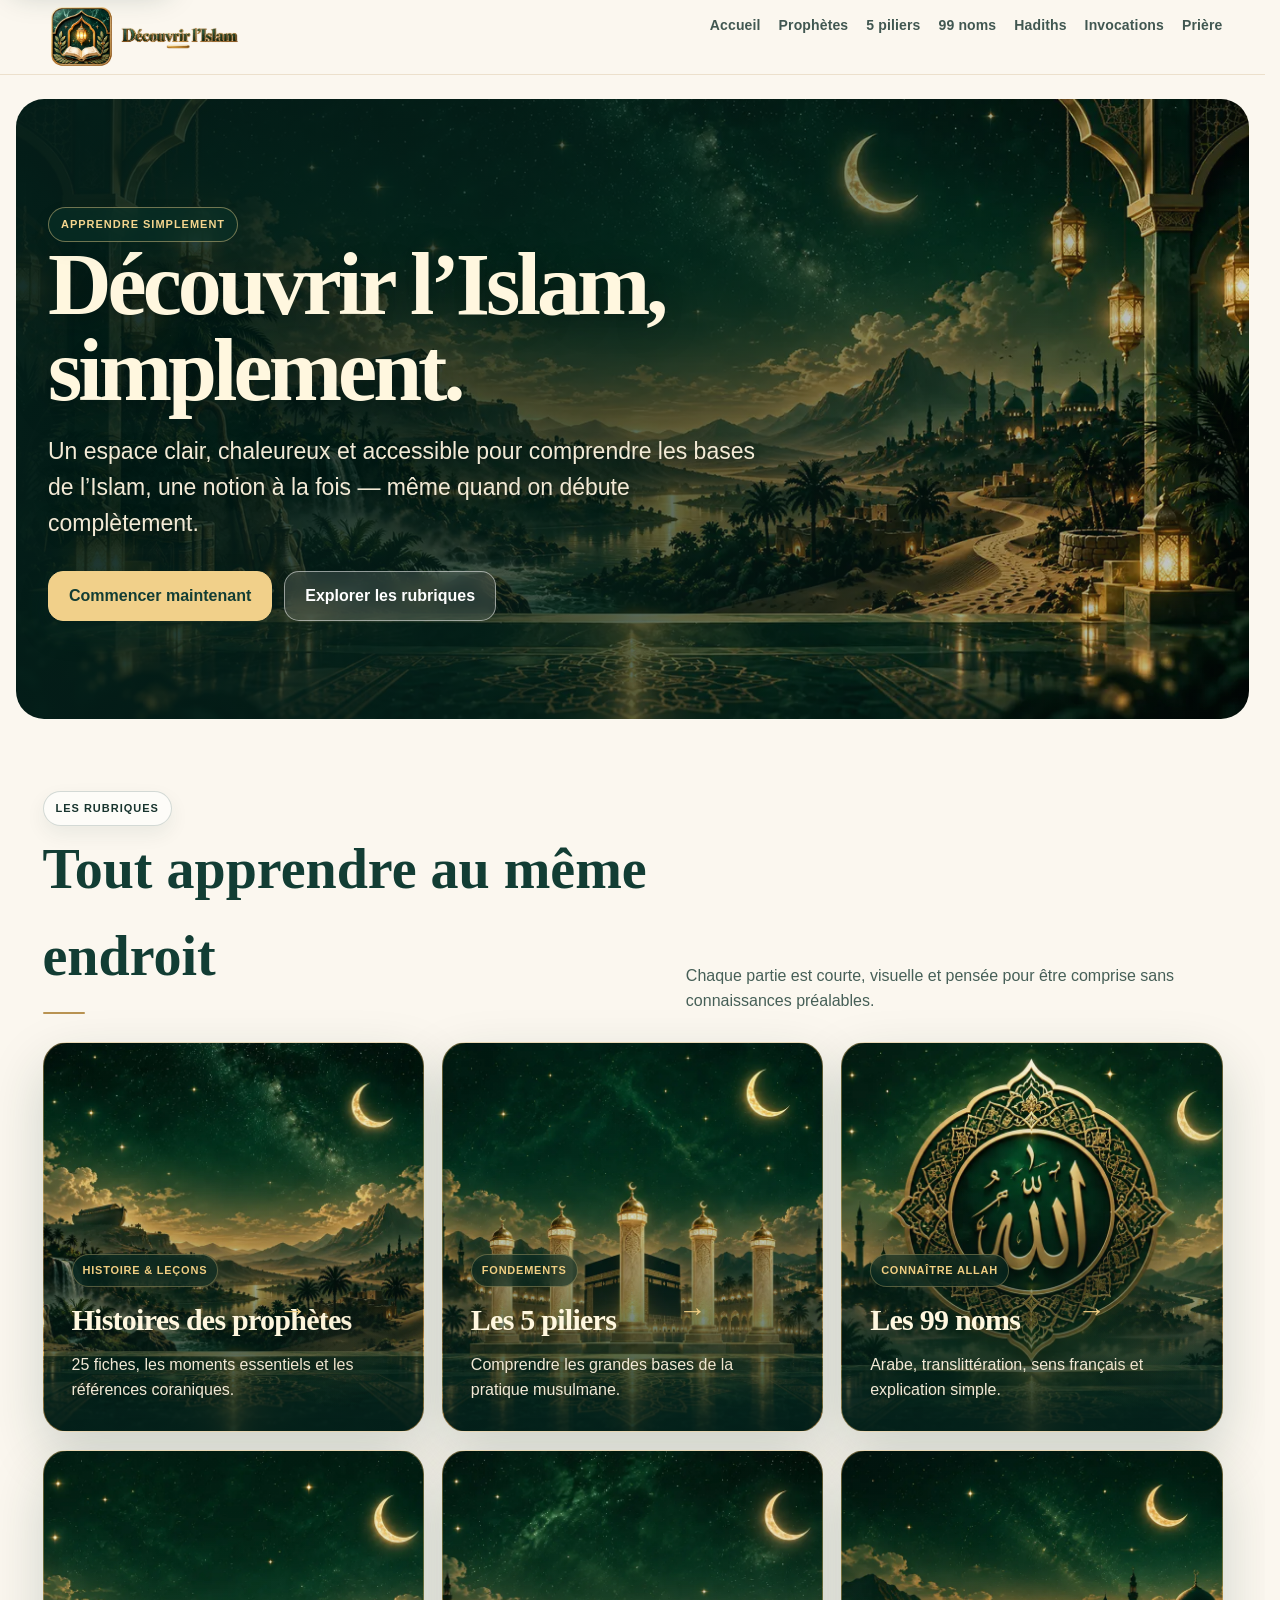
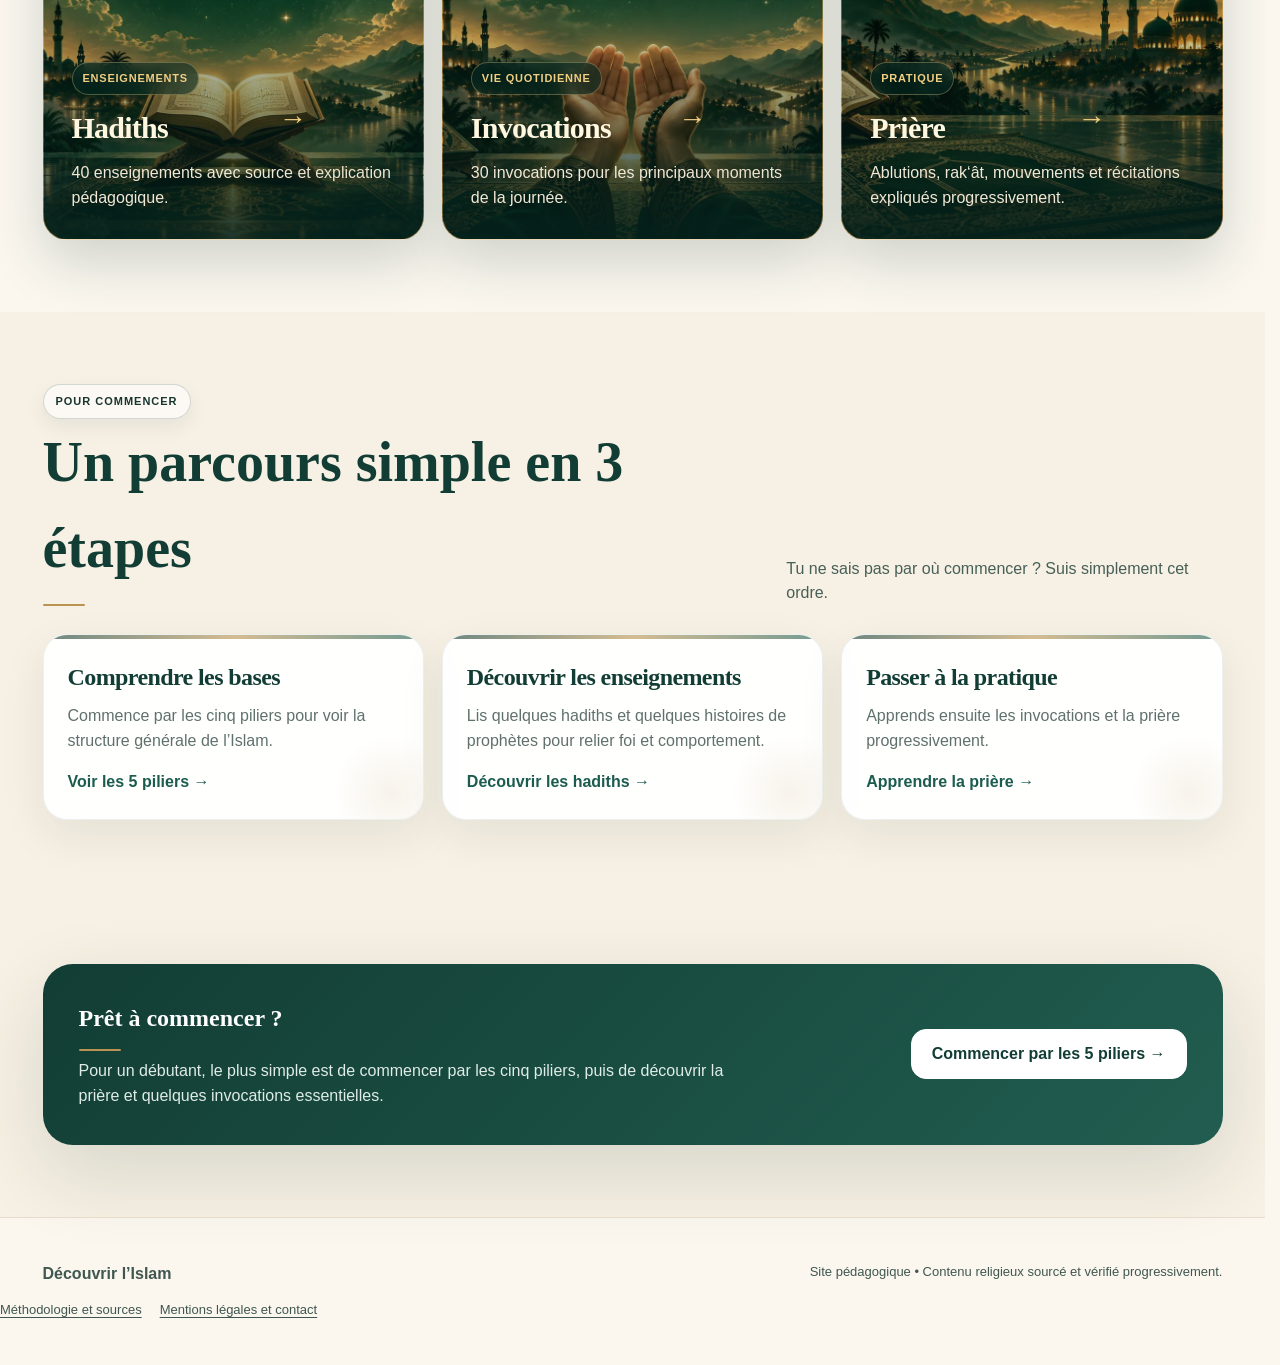
==== commit 3faf95af: "Affiche le bon logo et actualise le responsive" ====
--- a/index.html
+++ b/index.html
@@ -37,11 +37,11 @@
 @media(max-width:640px){.brand{width:min(255px,calc(100vw - 92px))!important;height:52px!important;min-height:52px!important}.brand-logo{width:100%;height:52px}}
 </style>
 <link rel="stylesheet" href="polish.css?v=19">
-<link rel="stylesheet" href="uniform-ui.css?v=7">
+<link rel="stylesheet" href="uniform-ui.css?v=8">
 <script type="application/ld+json">{"@context":"https://schema.org","@graph":[{"@type":"WebSite","@id":"https://luluao9295-sys.github.io/D-couvrir-l-Islam-/#website","name":"Découvrir l’Islam","url":"https://luluao9295-sys.github.io/D-couvrir-l-Islam-/","inLanguage":"fr"},{"@type":"WebPage","@id":"https://luluao9295-sys.github.io/D-couvrir-l-Islam-/#webpage","name":"Découvrir l’Islam — Apprendre simplement","description":"Un site pédagogique, clair et chaleureux pour découvrir les bases de l’Islam : prophètes, cinq piliers, 99 noms, hadiths, invocations et prière.","url":"https://luluao9295-sys.github.io/D-couvrir-l-Islam-/","inLanguage":"fr","isPartOf":{"@id":"https://luluao9295-sys.github.io/D-couvrir-l-Islam-/#website"}}]}</script>
-<meta name="referrer" content="strict-origin-when-cross-origin"><link rel="preload" as="image" href="visual-mosque.svg" fetchpriority="high"><link rel="preload" as="image" href="assets/logo-decouvrir-islam.webp?v=2"></head>
+<meta name="referrer" content="strict-origin-when-cross-origin"><link rel="preload" as="image" href="visual-mosque.svg" fetchpriority="high"><link rel="preload" as="image" href="1BB72BE9-C5CA-4A94-8DC1-2494A84B83DE.png?v=1"></head>
 <body data-page="home"><a class="skip-link" href="#contenu">Aller au contenu</a>
-<header class="site-header"><div class="container nav-row"><a class="brand" href="index.html" aria-label="Découvrir l’Islam"><img class="brand-logo" src="assets/logo-decouvrir-islam.webp?v=2" alt="Découvrir l’Islam"></a><button class="menu-btn" id="menuBtn" aria-label="Ouvrir le menu" aria-expanded="false"><span class="burger-lines" aria-hidden="true"></span></button><nav class="nav" id="mainNav"><a class="active" href="index.html" aria-current="page">Accueil</a><a href="prophetes.html">Prophètes</a><a href="piliers.html">5 piliers</a><a href="noms.html">99 noms</a><a href="hadiths.html">Hadiths</a><a href="invocations.html">Invocations</a><a href="priere.html">Prière</a></nav></div>
+<header class="site-header"><div class="container nav-row"><a class="brand" href="index.html" aria-label="Découvrir l’Islam"><img class="brand-logo" src="1BB72BE9-C5CA-4A94-8DC1-2494A84B83DE.png?v=1" alt="Découvrir l’Islam"></a><button class="menu-btn" id="menuBtn" aria-label="Ouvrir le menu" aria-expanded="false"><span class="burger-lines" aria-hidden="true"></span></button><nav class="nav" id="mainNav"><a class="active" href="index.html" aria-current="page">Accueil</a><a href="prophetes.html">Prophètes</a><a href="piliers.html">5 piliers</a><a href="noms.html">99 noms</a><a href="hadiths.html">Hadiths</a><a href="invocations.html">Invocations</a><a href="priere.html">Prière</a></nav></div>
 </header>
 <section class="hero" id="accueil"><div class="container hero-grid"><div><span class="eyebrow"> Apprendre simplement</span><h1>Découvrir l’Islam, simplement.</h1><p>Un espace clair, chaleureux et accessible pour comprendre les bases de l’Islam, une notion à la fois — même quand on débute complètement.</p><div class="hero-actions"><a class="btn primary" href="#parcours"> Commencer maintenant</a><a class="btn secondary" href="#rubriques"> Explorer les rubriques</a></div></div><aside class="hero-card"><div class="mosque"></div><h2>Une étape à la fois</h2><p>Lis une fiche courte, retiens l’essentiel, puis avance à ton rythme.</p><div class="quick-list"><div class="quick-item"> Explications simples</div><div class="quick-item"> Sources indiquées</div><div class="quick-item"> Pensé pour téléphone et ordinateur</div></div></aside></div></section>
 <div class="stats"><div class="container stats-row"><div class="stat"><strong>7</strong><span>grandes rubriques</span></div><div class="stat"><strong>99</strong><span>noms présentés</span></div><div class="stat"><strong>40</strong><span>hadiths pédagogiques</span></div><div class="stat"><strong>30</strong><span>invocations essentielles</span></div></div></div>
--- a/uniform-ui.css
+++ b/uniform-ui.css
@@ -298,3 +298,75 @@
     min-height:52px!important;
   }
 }
+
+
+/* Logo responsive final — portrait, paysage, tablette et ordinateur */
+.brand{
+  background-image:url('1BB72BE9-C5CA-4A94-8DC1-2494A84B83DE.png')!important;
+  background-position:left center!important;
+  background-size:contain!important;
+  background-repeat:no-repeat!important;
+}
+.brand-logo{
+  display:block!important;
+  width:100%!important;
+  height:100%!important;
+  object-fit:contain!important;
+  object-position:left center!important;
+}
+@media(max-width:640px) and (orientation:portrait){
+  .brand{
+    width:min(300px,calc(100vw - 86px))!important;
+    height:56px!important;
+    min-height:56px!important;
+  }
+}
+@media(max-height:520px) and (orientation:landscape){
+  .site-header .nav-row,
+  header > .container.nav{
+    min-height:72px!important;
+    height:72px!important;
+  }
+  .brand{
+    width:clamp(320px,48vw,460px)!important;
+    height:62px!important;
+    min-height:62px!important;
+  }
+  body[data-page="home"] #accueil.hero{
+    width:calc(100% - 24px)!important;
+    min-height:calc(100svh - 88px)!important;
+    margin-top:12px!important;
+    padding:42px 0!important;
+    background-position:center 44%!important;
+  }
+  body[data-page="home"] #accueil h1{
+    font-size:clamp(38px,6vw,58px)!important;
+    max-width:720px!important;
+  }
+  body[data-page="home"] #accueil p{
+    font-size:clamp(16px,2.1vw,20px)!important;
+    max-width:680px!important;
+  }
+  body[data-page="home"] #accueil .hero-actions{
+    margin-top:22px!important;
+    display:flex!important;
+  }
+  body[data-page="home"] #accueil .btn{
+    width:auto!important;
+    min-height:48px!important;
+  }
+}
+@media(min-width:641px) and (min-height:521px) and (max-width:1100px){
+  .brand{
+    width:clamp(300px,36vw,390px)!important;
+    height:64px!important;
+    min-height:64px!important;
+  }
+}
+@media(min-width:1101px){
+  .brand{
+    width:clamp(310px,22vw,390px)!important;
+    height:66px!important;
+    min-height:66px!important;
+  }
+}
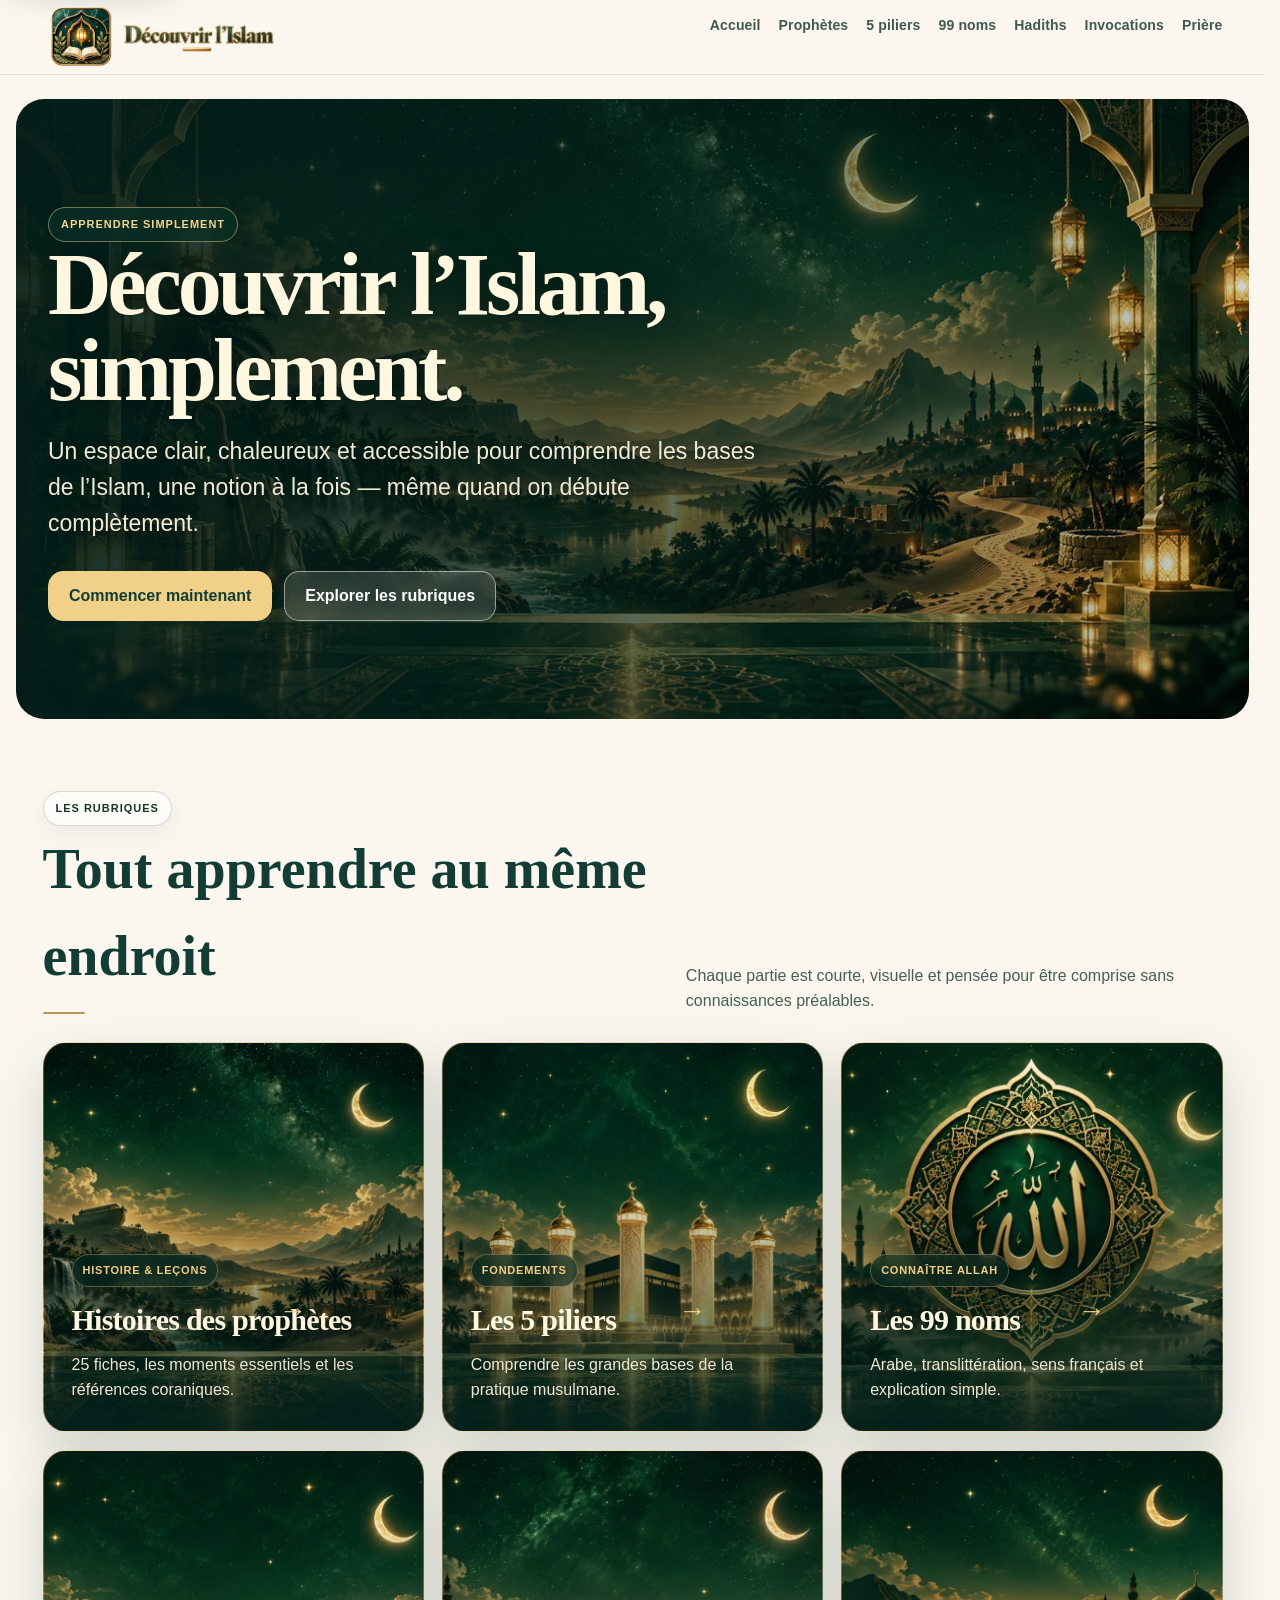
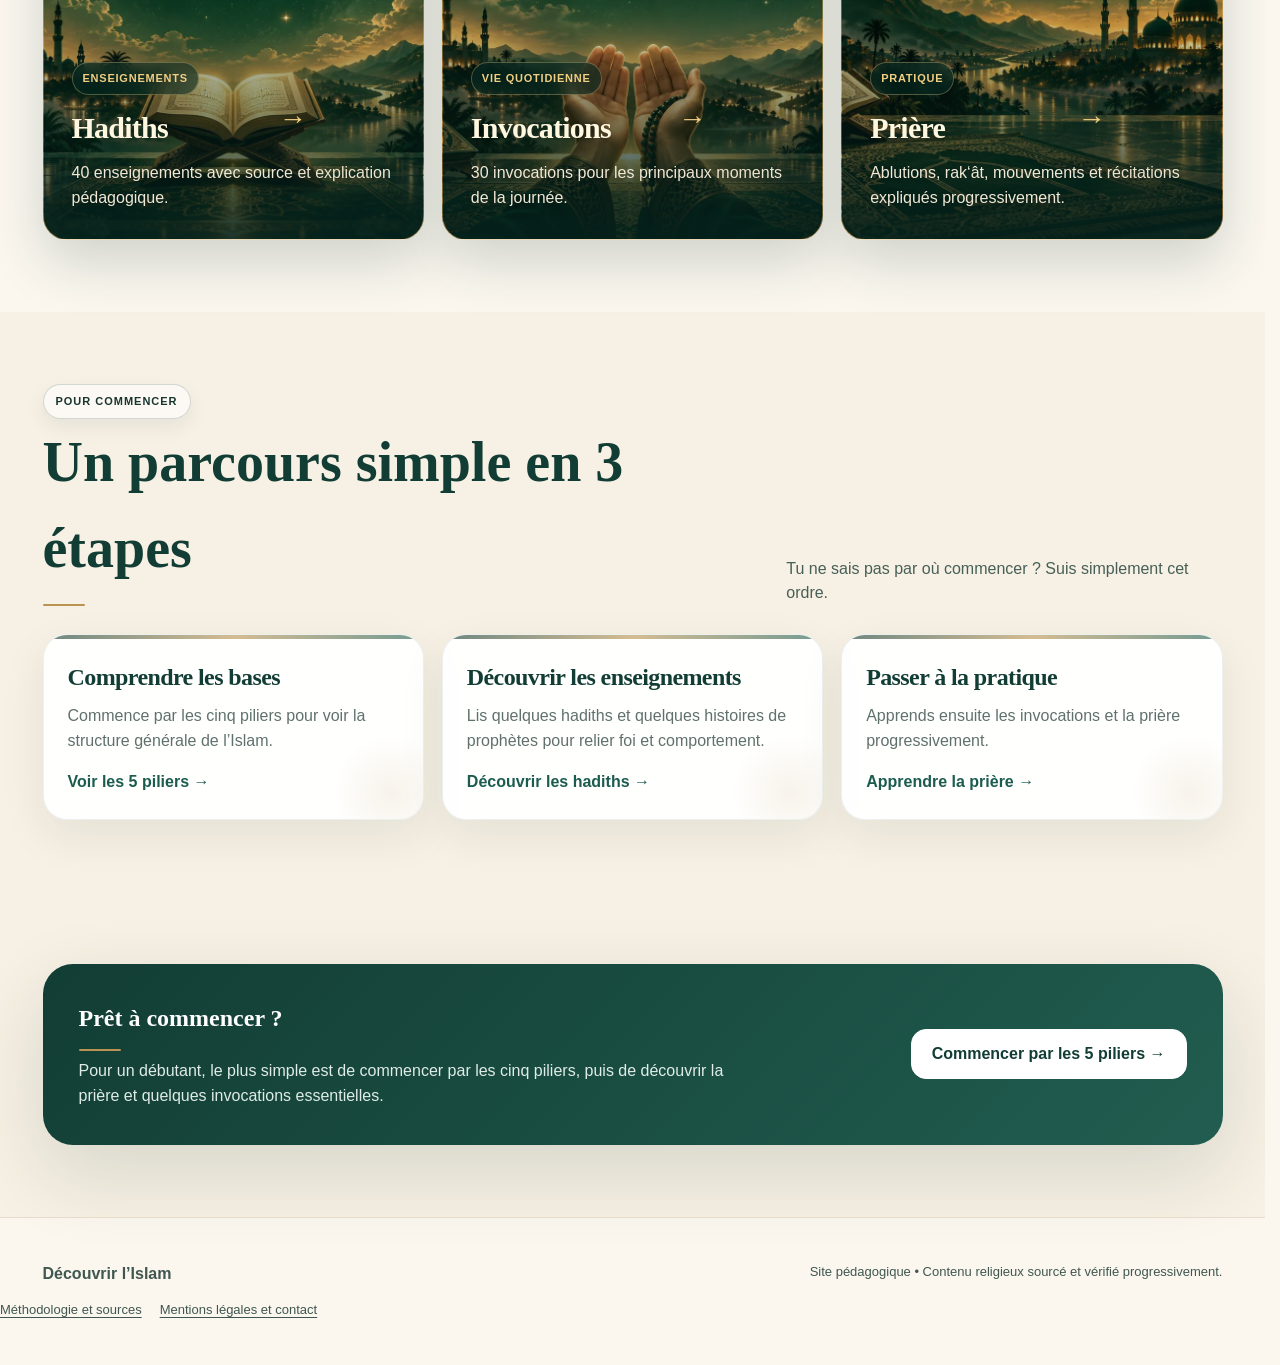
==== commit 8ab26bbc: "Actualise le cache du lettrage agrandi" ====
--- a/index.html
+++ b/index.html
@@ -37,7 +37,7 @@
 @media(max-width:640px){.brand{width:min(255px,calc(100vw - 92px))!important;height:52px!important;min-height:52px!important}.brand-logo{width:100%;height:52px}}
 </style>
 <link rel="stylesheet" href="polish.css?v=19">
-<link rel="stylesheet" href="uniform-ui.css?v=8">
+<link rel="stylesheet" href="uniform-ui.css?v=9">
 <script type="application/ld+json">{"@context":"https://schema.org","@graph":[{"@type":"WebSite","@id":"https://luluao9295-sys.github.io/D-couvrir-l-Islam-/#website","name":"Découvrir l’Islam","url":"https://luluao9295-sys.github.io/D-couvrir-l-Islam-/","inLanguage":"fr"},{"@type":"WebPage","@id":"https://luluao9295-sys.github.io/D-couvrir-l-Islam-/#webpage","name":"Découvrir l’Islam — Apprendre simplement","description":"Un site pédagogique, clair et chaleureux pour découvrir les bases de l’Islam : prophètes, cinq piliers, 99 noms, hadiths, invocations et prière.","url":"https://luluao9295-sys.github.io/D-couvrir-l-Islam-/","inLanguage":"fr","isPartOf":{"@id":"https://luluao9295-sys.github.io/D-couvrir-l-Islam-/#website"}}]}</script>
 <meta name="referrer" content="strict-origin-when-cross-origin"><link rel="preload" as="image" href="visual-mosque.svg" fetchpriority="high"><link rel="preload" as="image" href="1BB72BE9-C5CA-4A94-8DC1-2494A84B83DE.png?v=1"></head>
 <body data-page="home"><a class="skip-link" href="#contenu">Aller au contenu</a>
--- a/uniform-ui.css
+++ b/uniform-ui.css
@@ -370,3 +370,39 @@
     min-height:66px!important;
   }
 }
+
+/* Agrandir uniquement le lettrage du logo de 30 %, icône inchangée.
+   Deux fenêtres CSS affichent les parties du même fichier, sans le modifier. */
+.brand{
+  --brand-art-height:58px;
+  position:relative!important;
+  background:none!important;
+}
+.brand .brand-logo{opacity:0!important}
+.brand::before,.brand::after{
+  content:""!important;
+  position:absolute!important;
+  top:50%!important;
+  transform:translateY(-50%)!important;
+  height:var(--brand-art-height)!important;
+  background-image:url('1BB72BE9-C5CA-4A94-8DC1-2494A84B83DE.png')!important;
+  background-repeat:no-repeat!important;
+  pointer-events:none!important;
+}
+.brand::before{
+  left:0!important;
+  width:calc(var(--brand-art-height) * 1.05)!important;
+  background-size:calc(var(--brand-art-height) * 3) var(--brand-art-height)!important;
+  background-position:left center!important;
+}
+.brand::after{
+  left:calc(var(--brand-art-height) * 1.05)!important;
+  width:calc(var(--brand-art-height) * 2.535)!important;
+  background-size:calc(var(--brand-art-height) * 3.9) calc(var(--brand-art-height) * 1.3)!important;
+  background-position:right center!important;
+}
+@media(max-width:640px){.brand{--brand-art-height:52px}}
+@media(max-width:640px) and (orientation:portrait){.brand{--brand-art-height:56px}}
+@media(min-width:641px) and (min-height:521px) and (max-width:1100px){.brand{--brand-art-height:64px}}
+@media(min-width:1101px){.brand{--brand-art-height:66px}}
+@media(max-height:520px) and (orientation:landscape){.brand{--brand-art-height:62px}}
